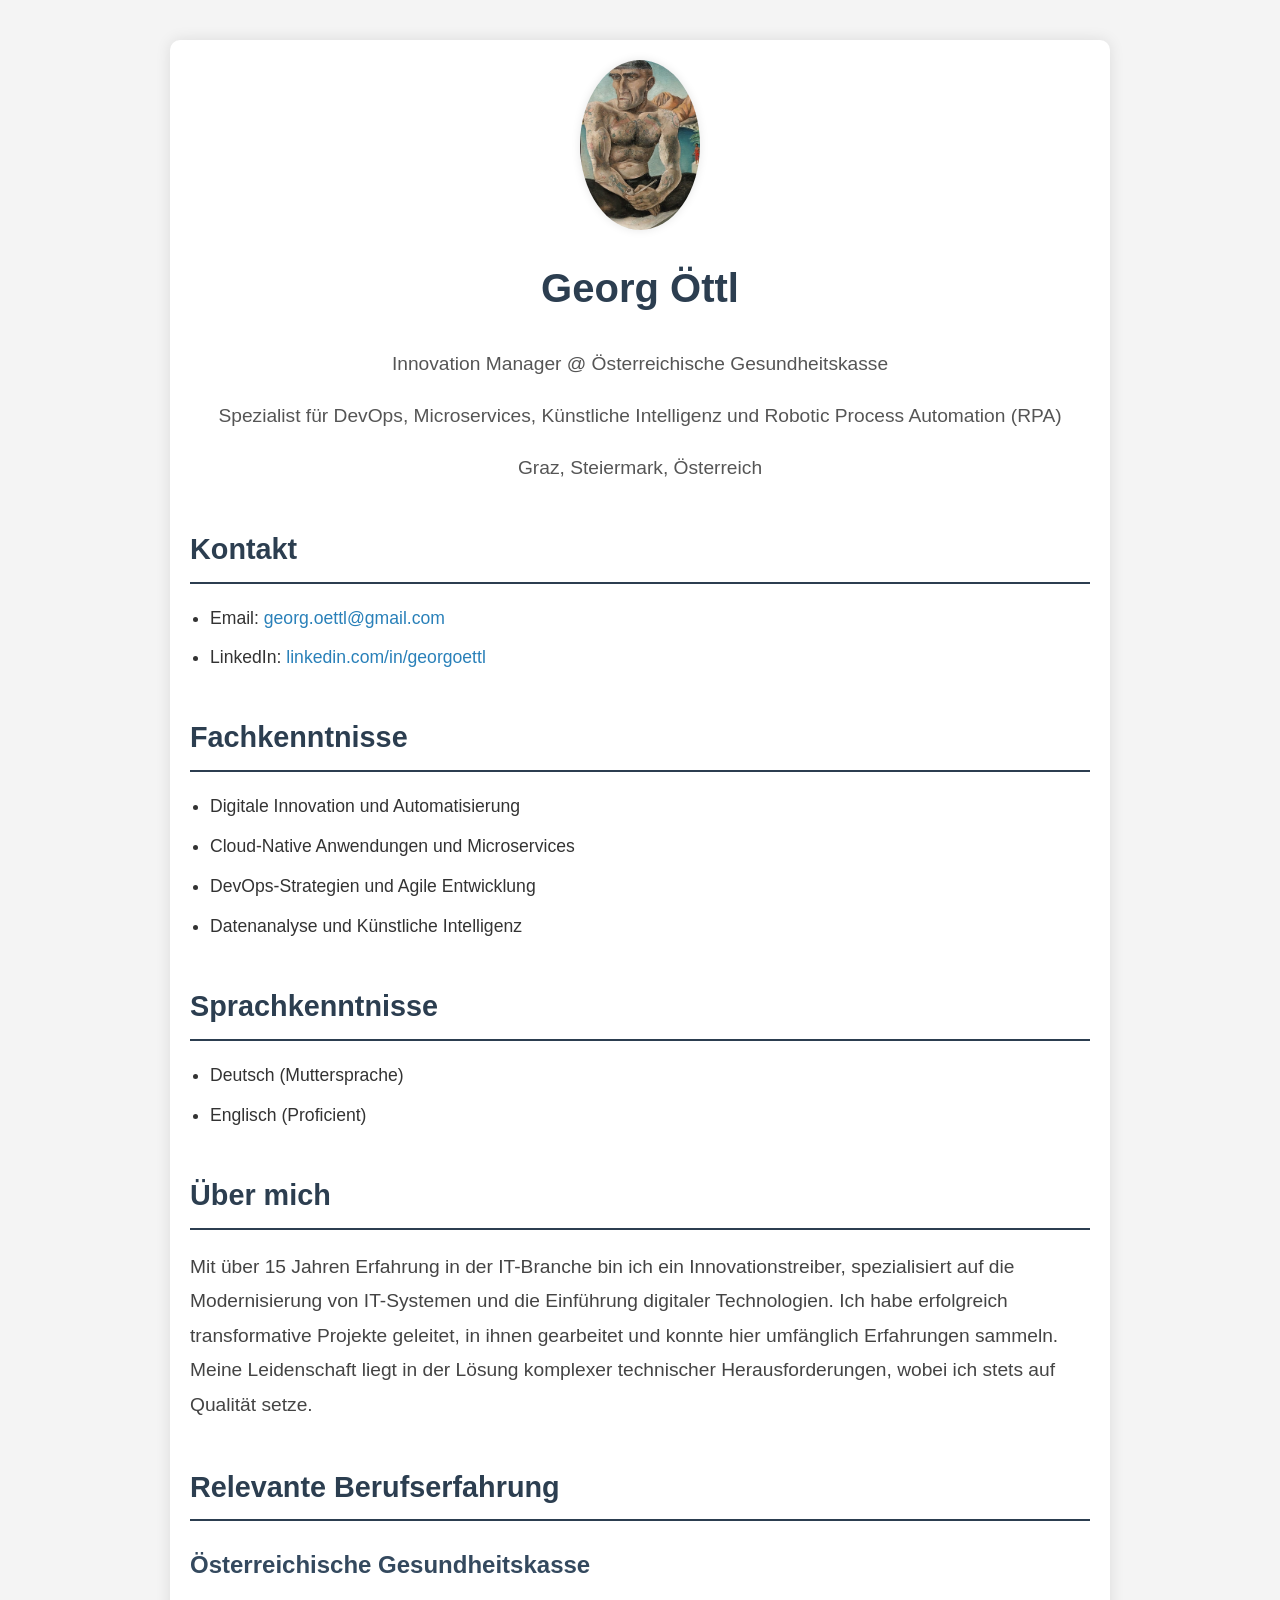
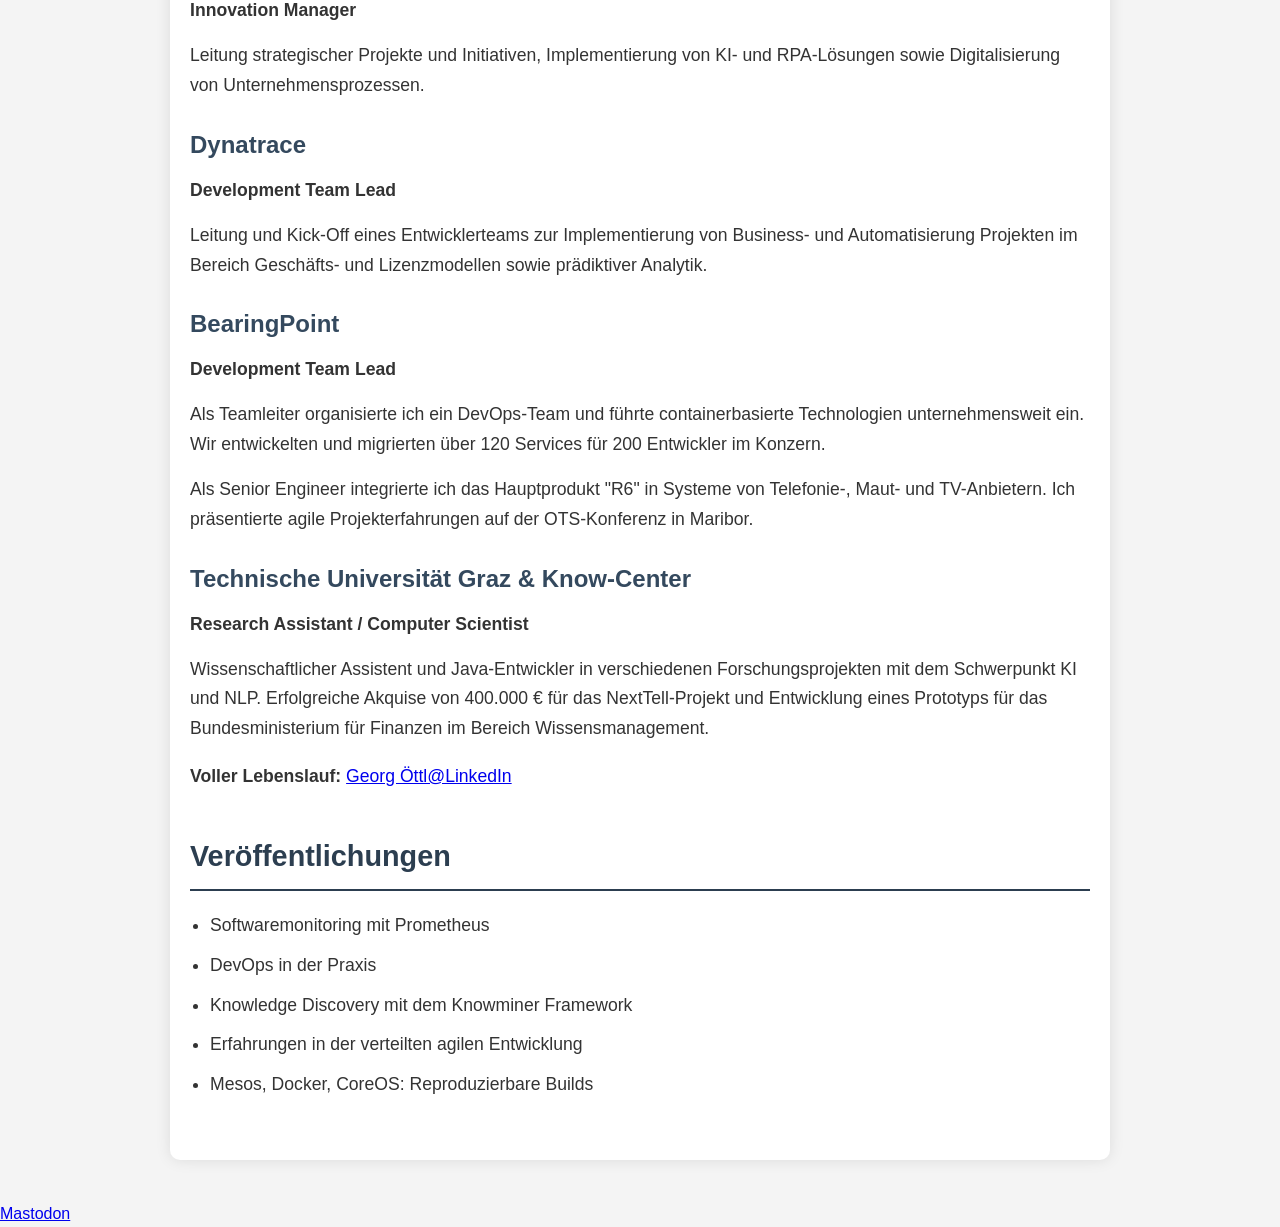
==== index.html @ 0953ad9b "Hide Mastodon Link" ====
<!DOCTYPE html>
<html lang="de">

<head>
    <meta charset="UTF-8">
    <meta name="viewport" content="width=device-width, initial-scale=1.0">
    <meta name="description"
        content="Lebenslauf von Georg Öttl, Innovation Manager bei der Österreichischen Gesundheitskasse. Expertise in DevOps, Microservices, Künstliche Intelligenz und Robotic Process Automation (RPA).">
    <title>Lebenslauf - Georg Öttl</title>
    <style>
        body {
            font-family: 'Segoe UI', Tahoma, Geneva, Verdana, sans-serif;
            margin: 0;
            padding: 0;
            background-color: #f4f4f4;
            color: #333;
            line-height: 1.7;
        }

        .container {
            max-width: 900px;
            margin: 40px auto;
            padding: 20px;
            background-color: #fff;
            border-radius: 10px;
            box-shadow: 0 0 15px rgba(0, 0, 0, 0.1);
        }

        header {
            text-align: center;
            margin-bottom: 40px;
        }

        header img {
            max-width: 120px;
            border-radius: 50%;
            box-shadow: 0 0 10px rgba(0, 0, 0, 0.1);
        }

        header h1 {
            margin-top: 15px;
            font-size: 2.5em;
            color: #2c3e50;
        }

        header p {
            font-size: 1.2em;
            color: #555;
            margin-top: 5px;
        }

        section {
            margin-bottom: 40px;
        }

        section h2 {
            font-size: 1.8em;
            color: #2c3e50;
            border-bottom: 2px solid #2c3e50;
            padding-bottom: 8px;
            margin-bottom: 20px;
        }

        section p,
        section ul li {
            font-size: 1.1em;
            margin-bottom: 10px;
        }

        .contact ul,
        .skills ul,
        .languages ul,
        .publications ul {
            padding-left: 20px;
        }

        .contact ul li,
        .skills ul li,
        .languages ul li,
        .publications ul li {
            margin-bottom: 10px;
        }

        .contact a {
            color: #2980b9;
            text-decoration: none;
        }

        .contact a:hover {
            text-decoration: underline;
        }

        .summary p {
            font-size: 1.2em;
            line-height: 1.8;
            color: #444;
        }

        article h3 {
            font-size: 1.5em;
            margin-bottom: 10px;
            color: #34495e;
        }

        article p {
            margin: 5px 0 15px;
        }

        @media (max-width: 768px) {
            header h1 {
                font-size: 2em;
            }

            header p,
            section p {
                font-size: 1em;
            }

            .container {
                padding: 10px;
            }
        }
    </style>
</head>

<body>
    <div class="container">
        <header>
            <img src="man.jpeg" alt="Georg Öttl">
            <h1>Georg Öttl</h1>
            <p>Innovation Manager @ Österreichische Gesundheitskasse</p>
            <p>Spezialist für DevOps, Microservices, Künstliche Intelligenz und Robotic Process Automation (RPA)</p>
            <p>Graz, Steiermark, Österreich</p>
        </header>

        <section class="contact">
            <h2>Kontakt</h2>
            <ul>
                <li>Email: <a href="mailto:georg.oettl@gmail.com">georg.oettl@gmail.com</a></li>
                <li>LinkedIn: <a href="https://www.linkedin.com/in/georgoettl">linkedin.com/in/georgoettl</a></li>
                
            </ul>
        </section>

        <section class="skills">
            <h2>Fachkenntnisse</h2>
            <ul>
                <li>Digitale Innovation und Automatisierung</li>
                <li>Cloud-Native Anwendungen und Microservices</li>
                <li>DevOps-Strategien und Agile Entwicklung</li>
                <li>Datenanalyse und Künstliche Intelligenz</li>
            </ul>
        </section>

        <section class="languages">
            <h2>Sprachkenntnisse</h2>
            <ul>
                <li>Deutsch (Muttersprache)</li>
                <li>Englisch (Proficient)</li>
            </ul>
        </section>

        <section class="summary">
            <h2>Über mich</h2>
            <p>Mit über 15 Jahren Erfahrung in der IT-Branche bin ich ein Innovationstreiber, spezialisiert auf die
                Modernisierung von IT-Systemen und die Einführung digitaler Technologien. Ich habe erfolgreich
                transformative Projekte geleitet, in ihnen gearbeitet und konnte hier umfänglich Erfahrungen sammeln.
                Meine Leidenschaft liegt in der Lösung komplexer technischer Herausforderungen, wobei ich stets auf
                Qualität setze.</p>
        </section>

        <section class="experience">
            <h2>Relevante Berufserfahrung</h2>
            <article>
                <h3>Österreichische Gesundheitskasse</h3>
                <p><strong>Innovation Manager</strong> </p>
                <p>Leitung strategischer Projekte und Initiativen, Implementierung von KI- und RPA-Lösungen sowie
                    Digitalisierung von Unternehmensprozessen.</p>
            </article>

            <article>
                <h3>Dynatrace</h3>
                <p><strong>Development Team Lead</strong></p>
                <p>Leitung und Kick-Off eines Entwicklerteams zur Implementierung von Business- und Automatisierung
                    Projekten im Bereich Geschäfts- und Lizenzmodellen sowie prädiktiver Analytik.</p>
            </article>

            <article>
                <h3>BearingPoint</h3>
                <p><strong>Development Team Lead</strong></p>
                <p>Als Teamleiter organisierte ich ein DevOps-Team und führte containerbasierte Technologien
                    unternehmensweit ein. Wir entwickelten und migrierten über 120 Services für 200 Entwickler im
                    Konzern.</p>
                <p>Als Senior Engineer integrierte ich das Hauptprodukt "R6" in Systeme von Telefonie-, Maut- und
                    TV-Anbietern. Ich präsentierte agile Projekterfahrungen auf der OTS-Konferenz in Maribor.</p>
            </article>

            <article>
                <h3>Technische Universität Graz & Know-Center</h3>
                <p><strong>Research Assistant / Computer Scientist</strong></p>
                <p>Wissenschaftlicher Assistent und Java-Entwickler in verschiedenen Forschungsprojekten mit dem
                    Schwerpunkt KI und NLP. Erfolgreiche Akquise von 400.000 € für das NextTell-Projekt und Entwicklung
                    eines Prototyps für das Bundesministerium für Finanzen im Bereich Wissensmanagement.</p>
            </article>

            <p><strong>Voller Lebenslauf:</strong> <a href="https://www.linkedin.com/in/georgoettl">Georg
                    Öttl@LinkedIn</a></p>
        </section>

        <section class="publications">
            <h2>Veröffentlichungen</h2>
            <ul>
                <li>Softwaremonitoring mit Prometheus</li>
                <li>DevOps in der Praxis</li>
                <li>Knowledge Discovery mit dem Knowminer Framework</li>
                <li>Erfahrungen in der verteilten agilen Entwicklung</li>
                <li>Mesos, Docker, CoreOS: Reproduzierbare Builds</li>
            </ul>
        </section>
    </div>
    <div style="display:none"></div><a href="https://graz.social/@goettl">Mastodon</a></div>
</body>

</html>
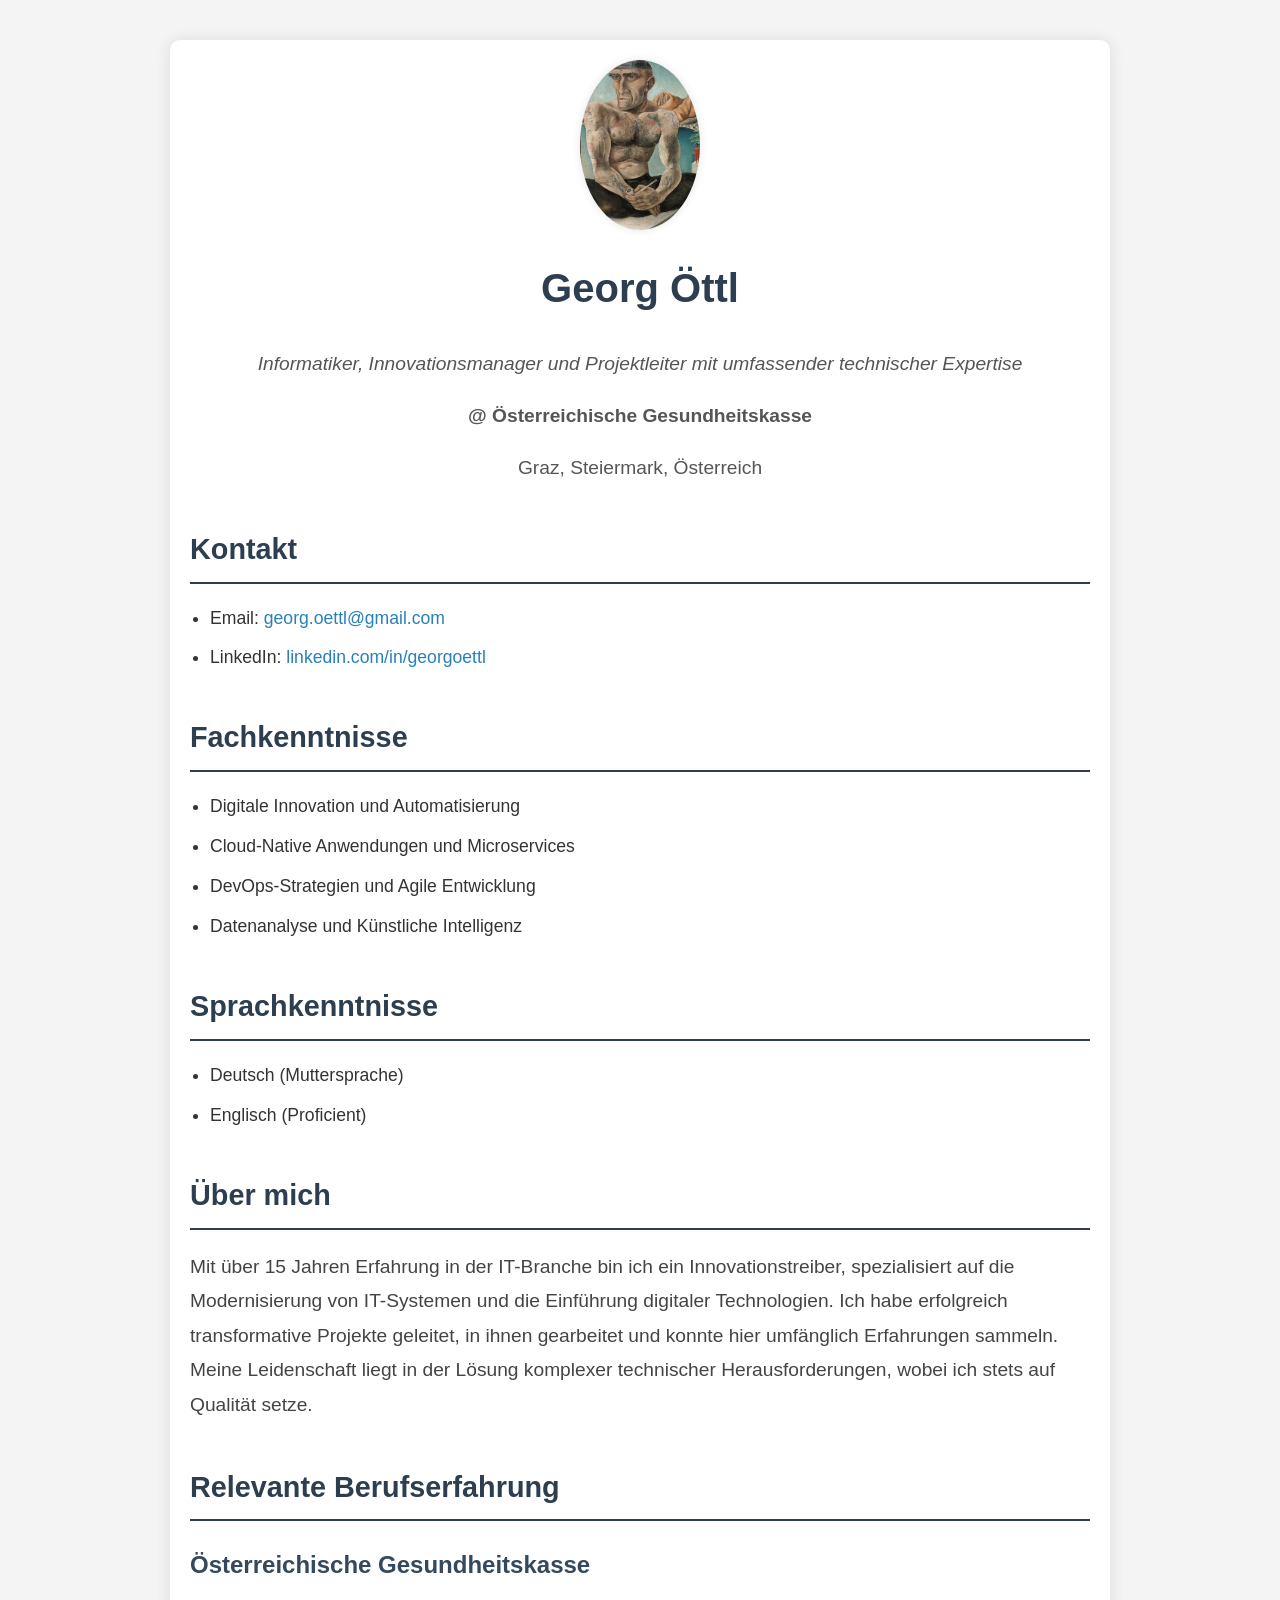
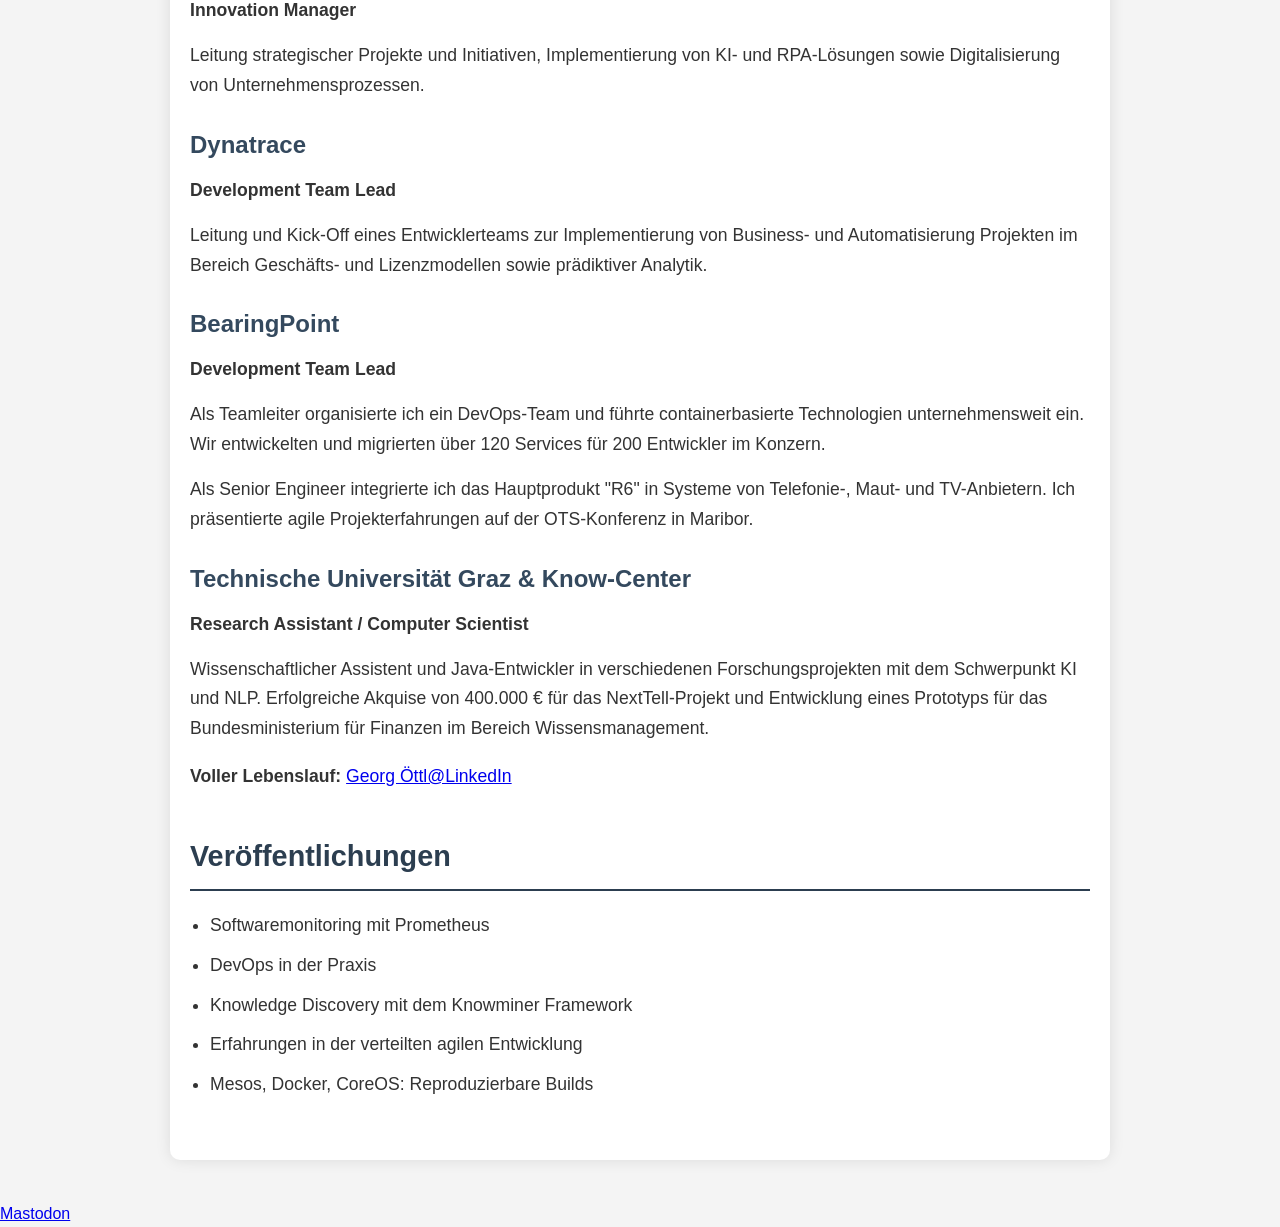
==== commit 45ca34cc: "Updated Version" ====
--- a/index.html
+++ b/index.html
@@ -128,8 +128,8 @@
         <header>
             <img src="man.jpeg" alt="Georg Öttl">
             <h1>Georg Öttl</h1>
-            <p>Innovation Manager @ Österreichische Gesundheitskasse</p>
-            <p>Spezialist für DevOps, Microservices, Künstliche Intelligenz und Robotic Process Automation (RPA)</p>
+            <p><em>Informatiker, Innovationsmanager und Projektleiter mit umfassender technischer Expertise</em></p>
+            <p><strong>@ Österreichische Gesundheitskasse</strong></p>
             <p>Graz, Steiermark, Österreich</p>
         </header>
 
@@ -137,8 +137,7 @@
             <h2>Kontakt</h2>
             <ul>
                 <li>Email: <a href="mailto:georg.oettl@gmail.com">georg.oettl@gmail.com</a></li>
-                <li>LinkedIn: <a href="https://www.linkedin.com/in/georgoettl">linkedin.com/in/georgoettl</a></li>
-                
+                <li>LinkedIn: <a href="https://www.linkedin.com/in/georgoettl">linkedin.com/in/georgoettl</a></li>                
             </ul>
         </section>
 
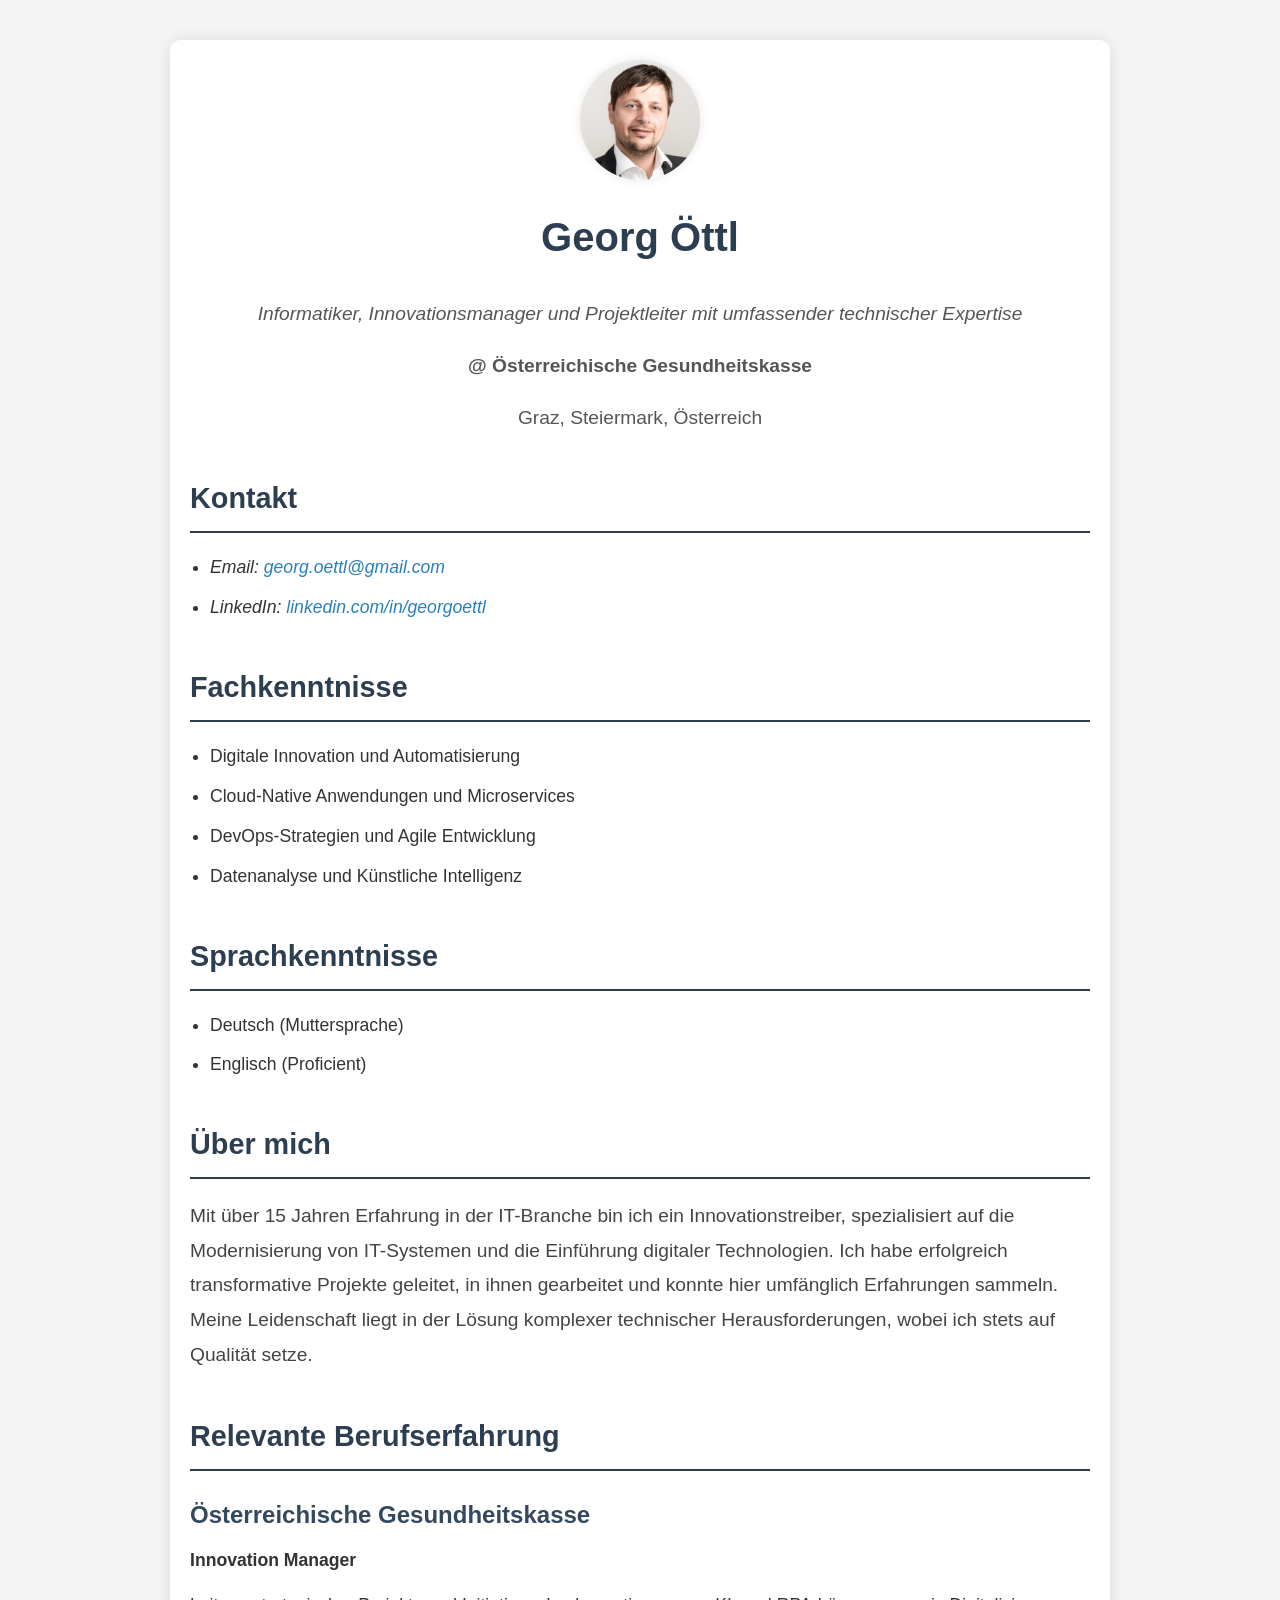
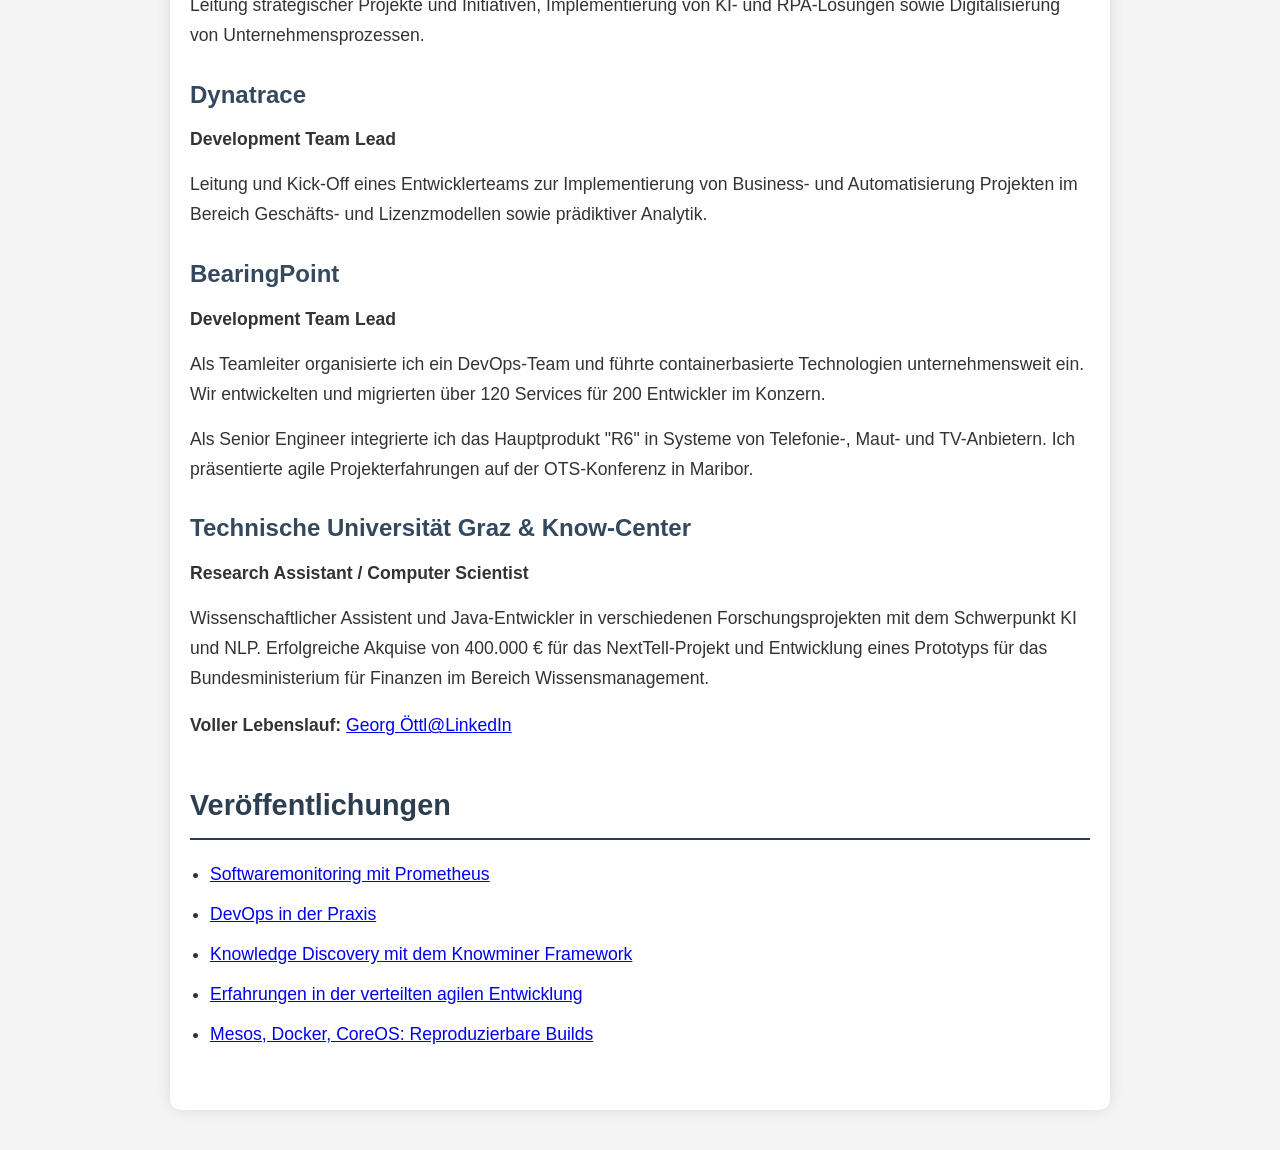
==== commit 488540c0: "Added Image, minor structural improvements updated Links" ====
--- a/index.html
+++ b/index.html
@@ -6,6 +6,9 @@
     <meta name="viewport" content="width=device-width, initial-scale=1.0">
     <meta name="description"
         content="Lebenslauf von Georg Öttl, Innovation Manager bei der Österreichischen Gesundheitskasse. Expertise in DevOps, Microservices, Künstliche Intelligenz und Robotic Process Automation (RPA).">
+    <meta name="author" content="Georg Öttl">
+    <meta name="keywords"
+        content="Georg Öttl, Lebenslauf, Innovation Manager, DevOps, Microservices, Künstliche Intelligenz, RPA">
     <title>Lebenslauf - Georg Öttl</title>
     <style>
         body {
@@ -106,6 +109,10 @@
             margin: 5px 0 15px;
         }
 
+        a:hover {
+            color: #ff5722;
+        }
+
         @media (max-width: 768px) {
             header h1 {
                 font-size: 2em;
@@ -119,6 +126,13 @@
             .container {
                 padding: 10px;
             }
+
+            .contact ul,
+            .skills ul,
+            .languages ul,
+            .publications ul {
+                padding-left: 10px;
+            }
         }
     </style>
 </head>
@@ -126,7 +140,7 @@
 <body>
     <div class="container">
         <header>
-            <img src="man.jpeg" alt="Georg Öttl">
+            <img src="me.jpeg" alt="Portrait von Georg Öttl">
             <h1>Georg Öttl</h1>
             <p><em>Informatiker, Innovationsmanager und Projektleiter mit umfassender technischer Expertise</em></p>
             <p><strong>@ Österreichische Gesundheitskasse</strong></p>
@@ -135,10 +149,12 @@
 
         <section class="contact">
             <h2>Kontakt</h2>
-            <ul>
-                <li>Email: <a href="mailto:georg.oettl@gmail.com">georg.oettl@gmail.com</a></li>
-                <li>LinkedIn: <a href="https://www.linkedin.com/in/georgoettl">linkedin.com/in/georgoettl</a></li>                
-            </ul>
+            <address>
+                <ul>
+                    <li>Email: <a href="mailto:georg.oettl@gmail.com">georg.oettl@gmail.com</a></li>
+                    <li>LinkedIn: <a href="https://www.linkedin.com/in/georgoettl">linkedin.com/in/georgoettl</a></li>
+                </ul>
+            </address>
         </section>
 
         <section class="skills">
@@ -209,15 +225,20 @@
         <section class="publications">
             <h2>Veröffentlichungen</h2>
             <ul>
-                <li>Softwaremonitoring mit Prometheus</li>
-                <li>DevOps in der Praxis</li>
-                <li>Knowledge Discovery mit dem Knowminer Framework</li>
-                <li>Erfahrungen in der verteilten agilen Entwicklung</li>
-                <li>Mesos, Docker, CoreOS: Reproduzierbare Builds</li>
+                <li><a href="https://jax.de/devops-continuous-delivery/software-monitoring-mit-prometheus/"
+                        target="_blank">Softwaremonitoring mit Prometheus</a></li>
+                <li><a href="https://jaxenter.de/devops-oettl-infonova-50400" target="_blank">DevOps in der Praxis</a>
+                </li>
+                <li><a href="https://www.iadisportal.org/digital-library/knowledge-discovery-using-the-knowminer-framework"
+                        target="_blank">Knowledge Discovery mit dem Knowminer Framework</a></li>
+                <li><a href="https://www.ots.si/Prejsnje_konference/OTS_2012/Povzetki.html" target="_blank">Erfahrungen
+                        in der verteilten agilen Entwicklung</a></li>
+                <li><a href="https://jaxenter.de/mesos-docker-coreos-wie-sie-builds-reproduzierbar-machen-30901"
+                        target="_blank">Mesos, Docker, CoreOS: Reproduzierbare Builds</a></li>
             </ul>
         </section>
     </div>
-    <div style="display:none"></div><a href="https://graz.social/@goettl">Mastodon</a></div>
+    <div style="display:none"><a href="https://graz.social/@goettl">Mastodon</a></div>
 </body>
 
-</html>
+</html>
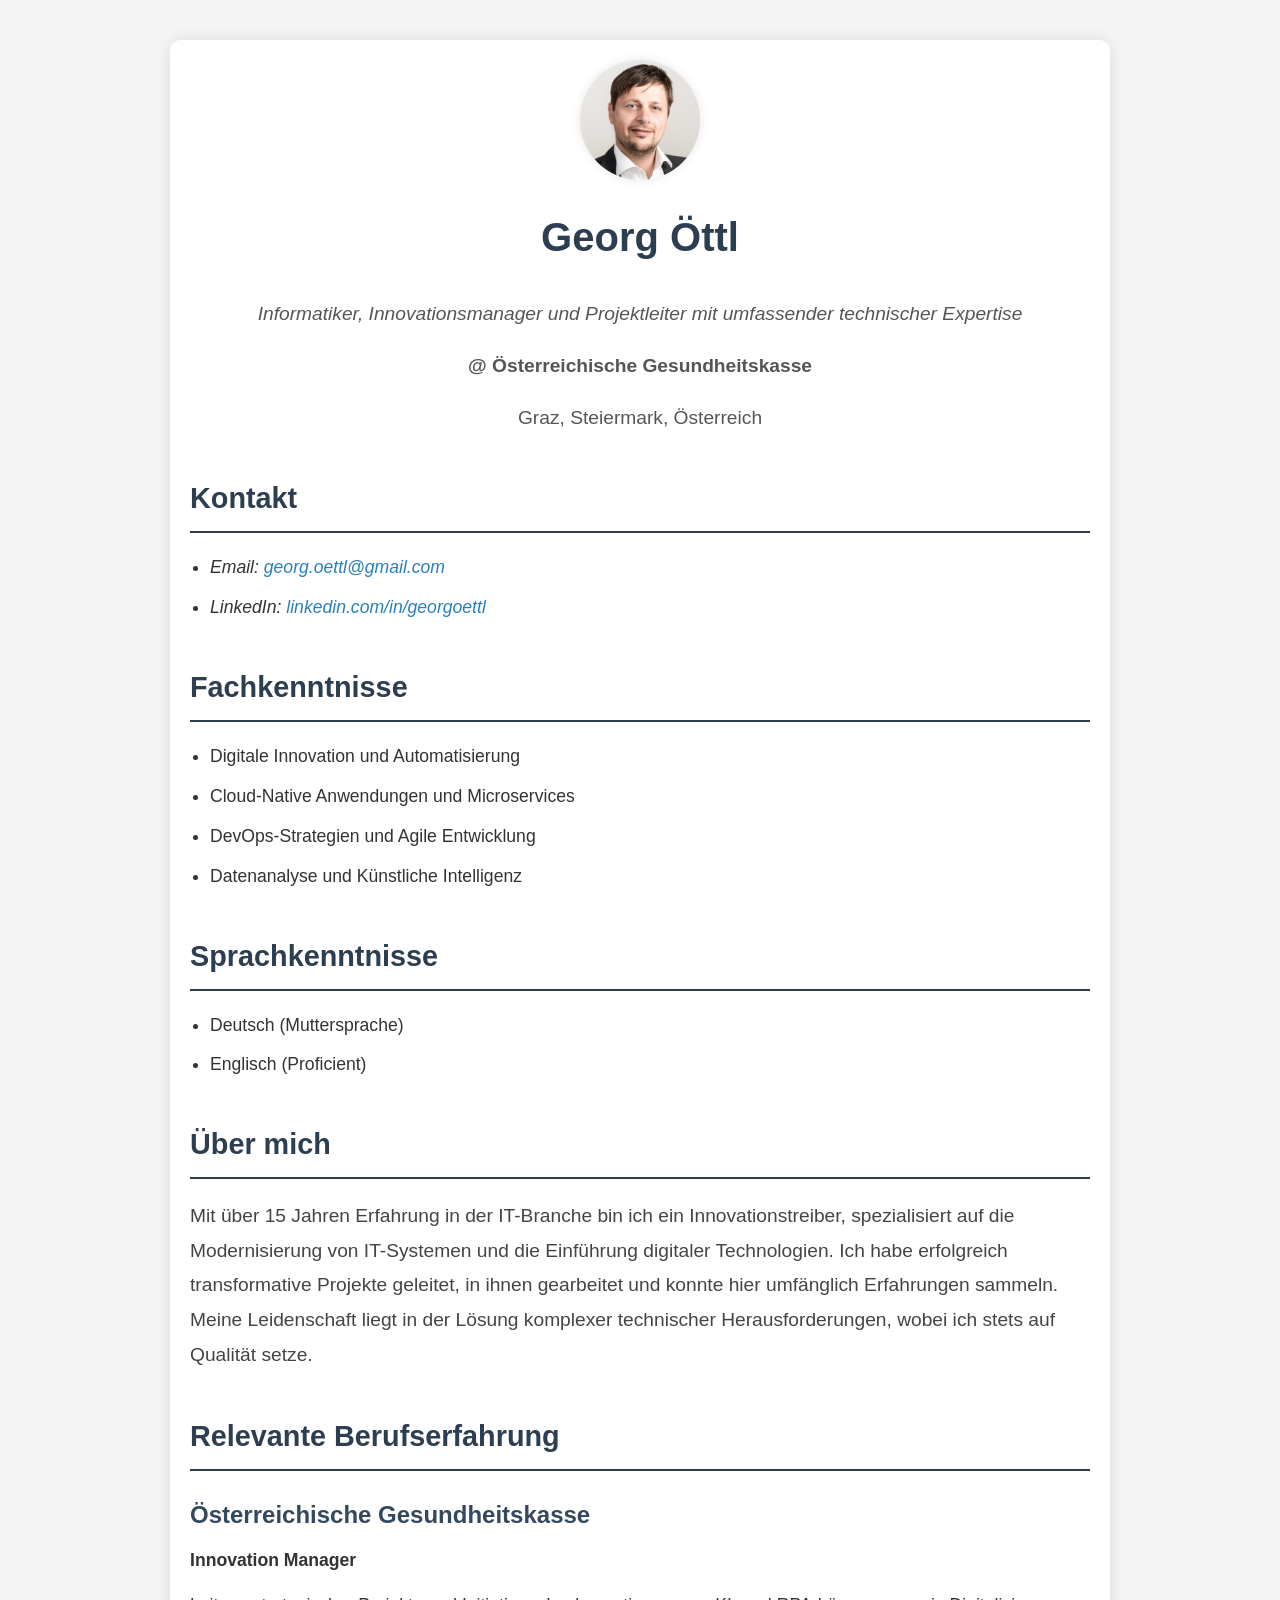
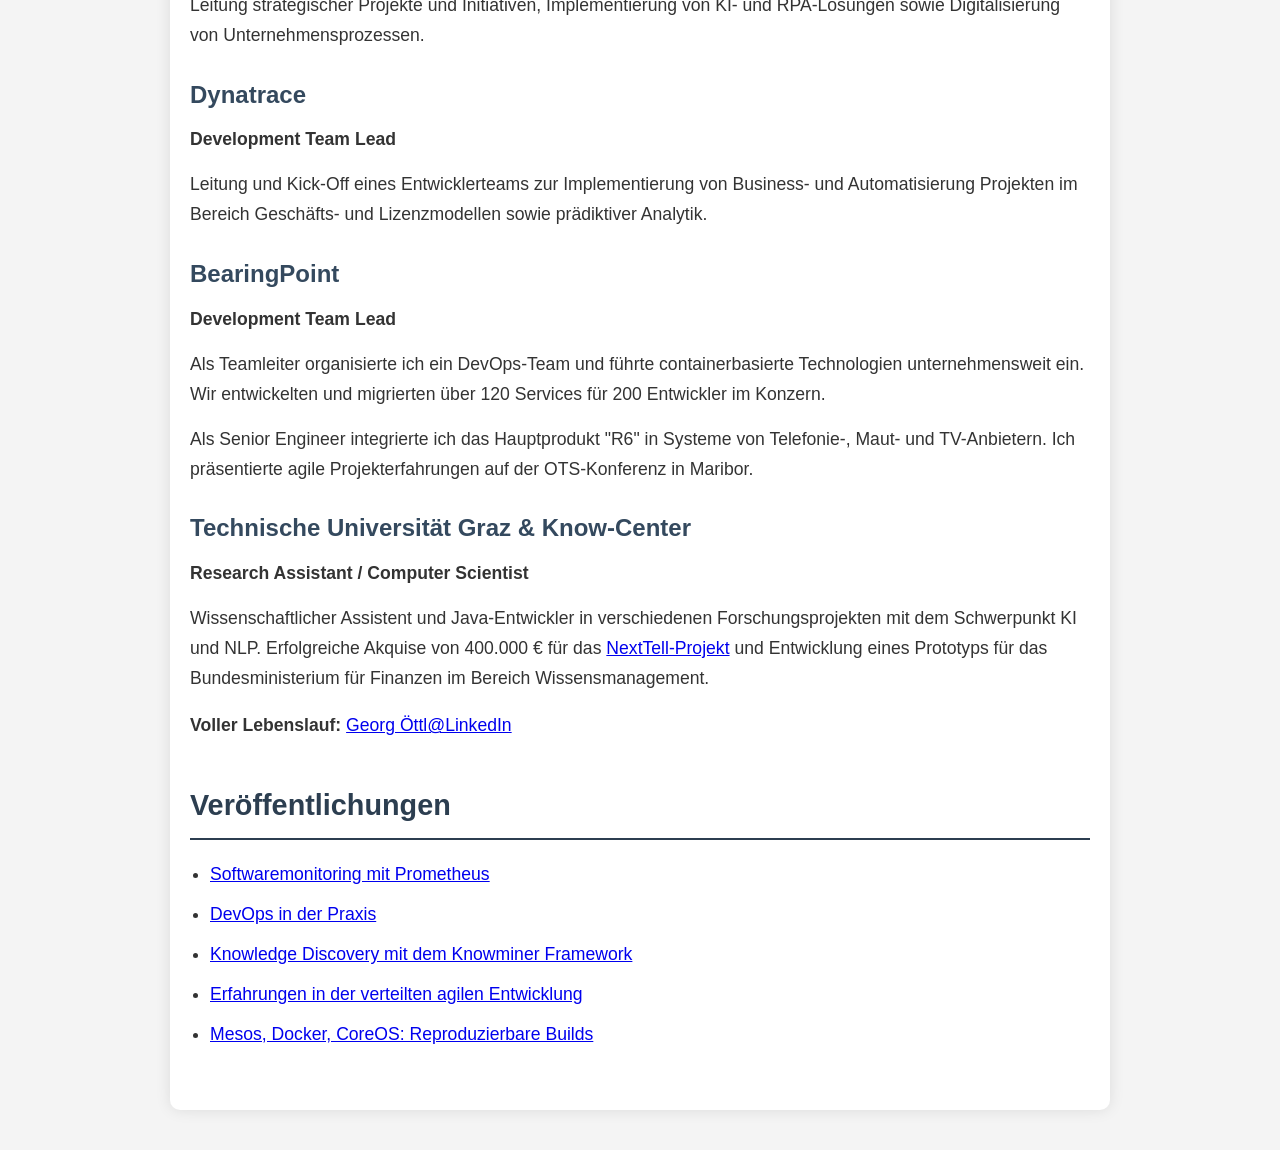
==== commit 37eb63db: "Added next-tell link" ====
--- a/index.html
+++ b/index.html
@@ -7,8 +7,7 @@
     <meta name="description"
         content="Lebenslauf von Georg Öttl, Innovation Manager bei der Österreichischen Gesundheitskasse. Expertise in DevOps, Microservices, Künstliche Intelligenz und Robotic Process Automation (RPA).">
     <meta name="author" content="Georg Öttl">
-    <meta name="keywords"
-        content="Georg Öttl, Lebenslauf, Innovation Manager, DevOps, Microservices, Künstliche Intelligenz, RPA">
+    <meta name="keywords" content="Georg Öttl, Lebenslauf, Innovation Manager, DevOps, Microservices, Künstliche Intelligenz, RPA">
     <title>Lebenslauf - Georg Öttl</title>
     <style>
         body {
@@ -127,10 +126,7 @@
                 padding: 10px;
             }
 
-            .contact ul,
-            .skills ul,
-            .languages ul,
-            .publications ul {
+            .contact ul, .skills ul, .languages ul, .publications ul {
                 padding-left: 10px;
             }
         }
@@ -152,7 +148,7 @@
             <address>
                 <ul>
                     <li>Email: <a href="mailto:georg.oettl@gmail.com">georg.oettl@gmail.com</a></li>
-                    <li>LinkedIn: <a href="https://www.linkedin.com/in/georgoettl">linkedin.com/in/georgoettl</a></li>
+                    <li>LinkedIn: <a href="https://www.linkedin.com/in/georgoettl">linkedin.com/in/georgoettl</a></li>                
                 </ul>
             </address>
         </section>
@@ -214,7 +210,7 @@
                 <h3>Technische Universität Graz & Know-Center</h3>
                 <p><strong>Research Assistant / Computer Scientist</strong></p>
                 <p>Wissenschaftlicher Assistent und Java-Entwickler in verschiedenen Forschungsprojekten mit dem
-                    Schwerpunkt KI und NLP. Erfolgreiche Akquise von 400.000 € für das NextTell-Projekt und Entwicklung
+                    Schwerpunkt KI und NLP. Erfolgreiche Akquise von 400.000 € für das <a href="https://cordis.europa.eu/project/id/258114/en">NextTell-Projekt</a> und Entwicklung
                     eines Prototyps für das Bundesministerium für Finanzen im Bereich Wissensmanagement.</p>
             </article>
 
@@ -225,20 +221,15 @@
         <section class="publications">
             <h2>Veröffentlichungen</h2>
             <ul>
-                <li><a href="https://jax.de/devops-continuous-delivery/software-monitoring-mit-prometheus/"
-                        target="_blank">Softwaremonitoring mit Prometheus</a></li>
-                <li><a href="https://jaxenter.de/devops-oettl-infonova-50400" target="_blank">DevOps in der Praxis</a>
-                </li>
-                <li><a href="https://www.iadisportal.org/digital-library/knowledge-discovery-using-the-knowminer-framework"
-                        target="_blank">Knowledge Discovery mit dem Knowminer Framework</a></li>
-                <li><a href="https://www.ots.si/Prejsnje_konference/OTS_2012/Povzetki.html" target="_blank">Erfahrungen
-                        in der verteilten agilen Entwicklung</a></li>
-                <li><a href="https://jaxenter.de/mesos-docker-coreos-wie-sie-builds-reproduzierbar-machen-30901"
-                        target="_blank">Mesos, Docker, CoreOS: Reproduzierbare Builds</a></li>
+                <li><a href="https://jax.de/devops-continuous-delivery/software-monitoring-mit-prometheus/" target="_blank">Softwaremonitoring mit Prometheus</a></li>
+                <li><a href="https://jaxenter.de/devops-oettl-infonova-50400"  target="_blank">DevOps in der Praxis</a></li>
+                <li><a href="https://www.iadisportal.org/digital-library/knowledge-discovery-using-the-knowminer-framework"  target="_blank">Knowledge Discovery mit dem Knowminer Framework</a></li>
+                <li><a href="https://www.ots.si/Prejsnje_konference/OTS_2012/Povzetki.html"  target="_blank">Erfahrungen in der verteilten agilen Entwicklung</a></li>
+                <li><a href="https://jaxenter.de/mesos-docker-coreos-wie-sie-builds-reproduzierbar-machen-30901">Mesos, Docker, CoreOS: Reproduzierbare Builds</a></li>
             </ul>
         </section>
     </div>
     <div style="display:none"><a href="https://graz.social/@goettl">Mastodon</a></div>
 </body>
 
-</html>+</html>
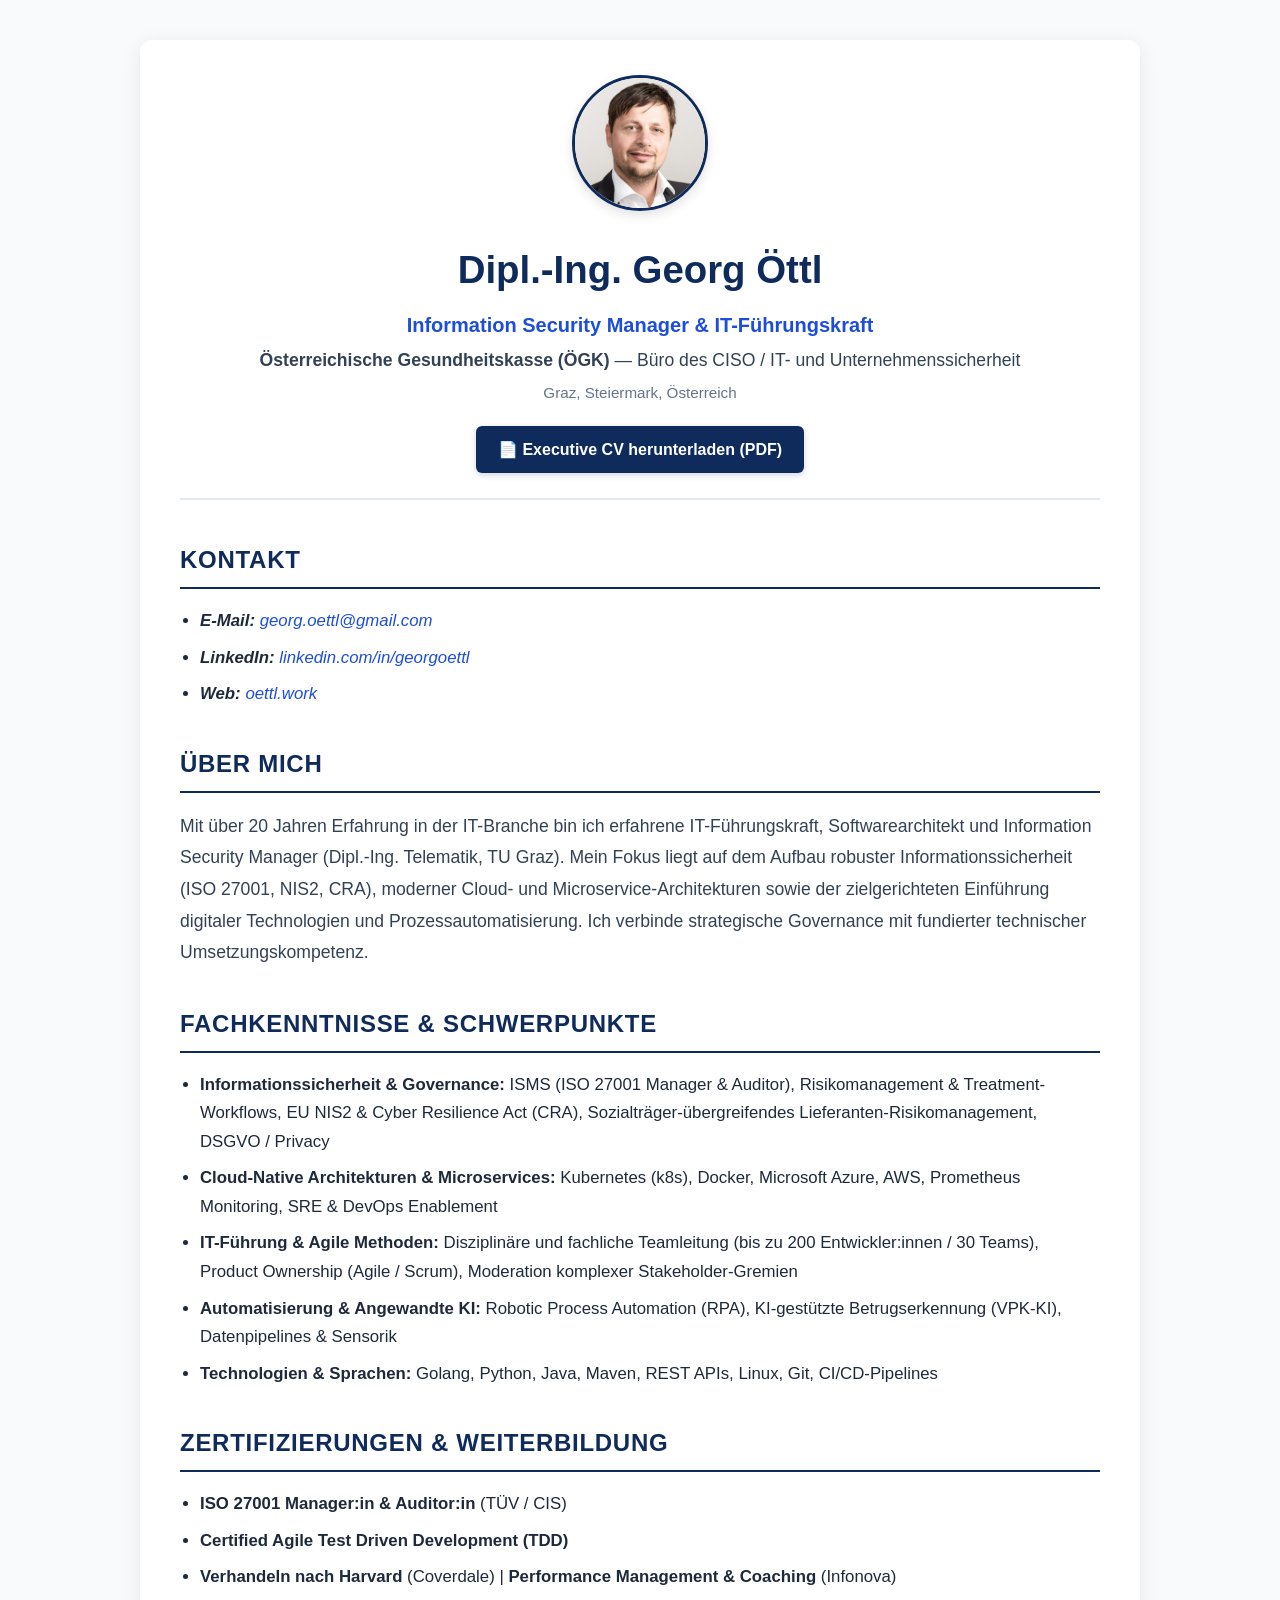
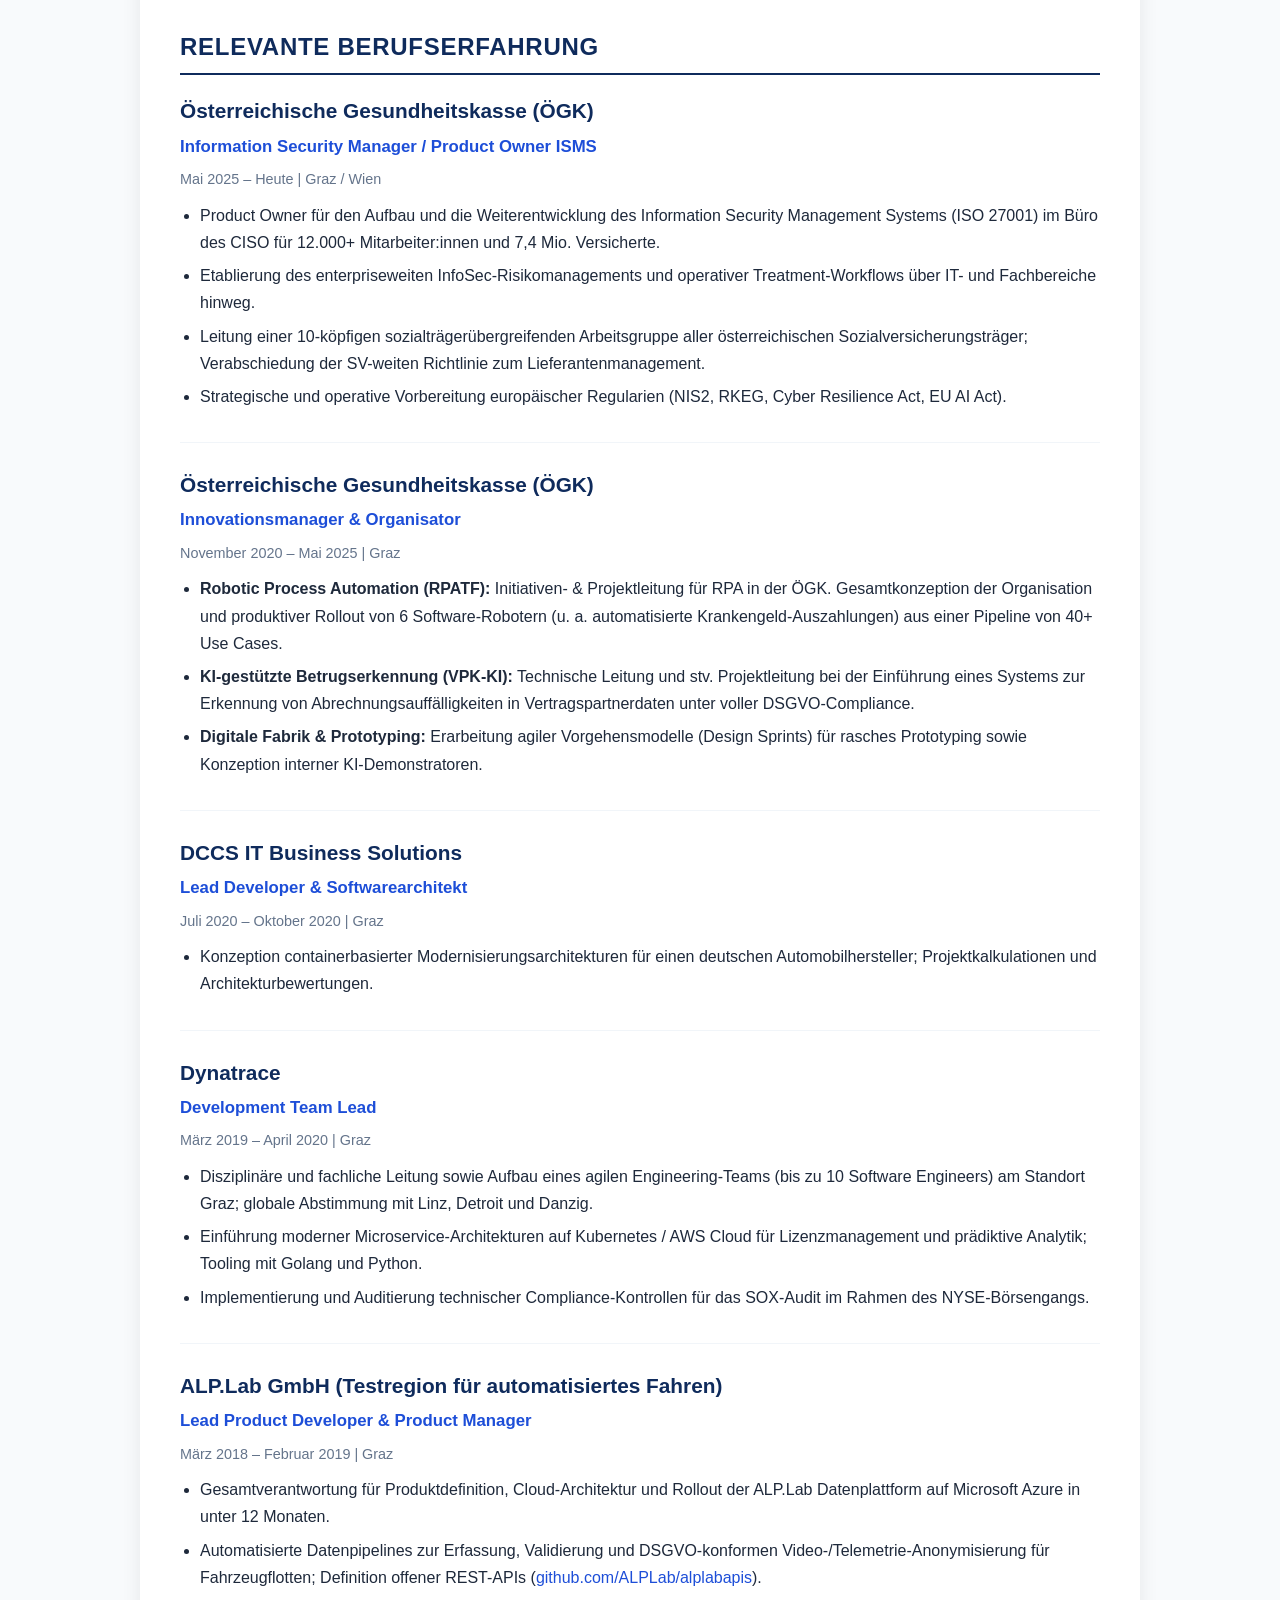
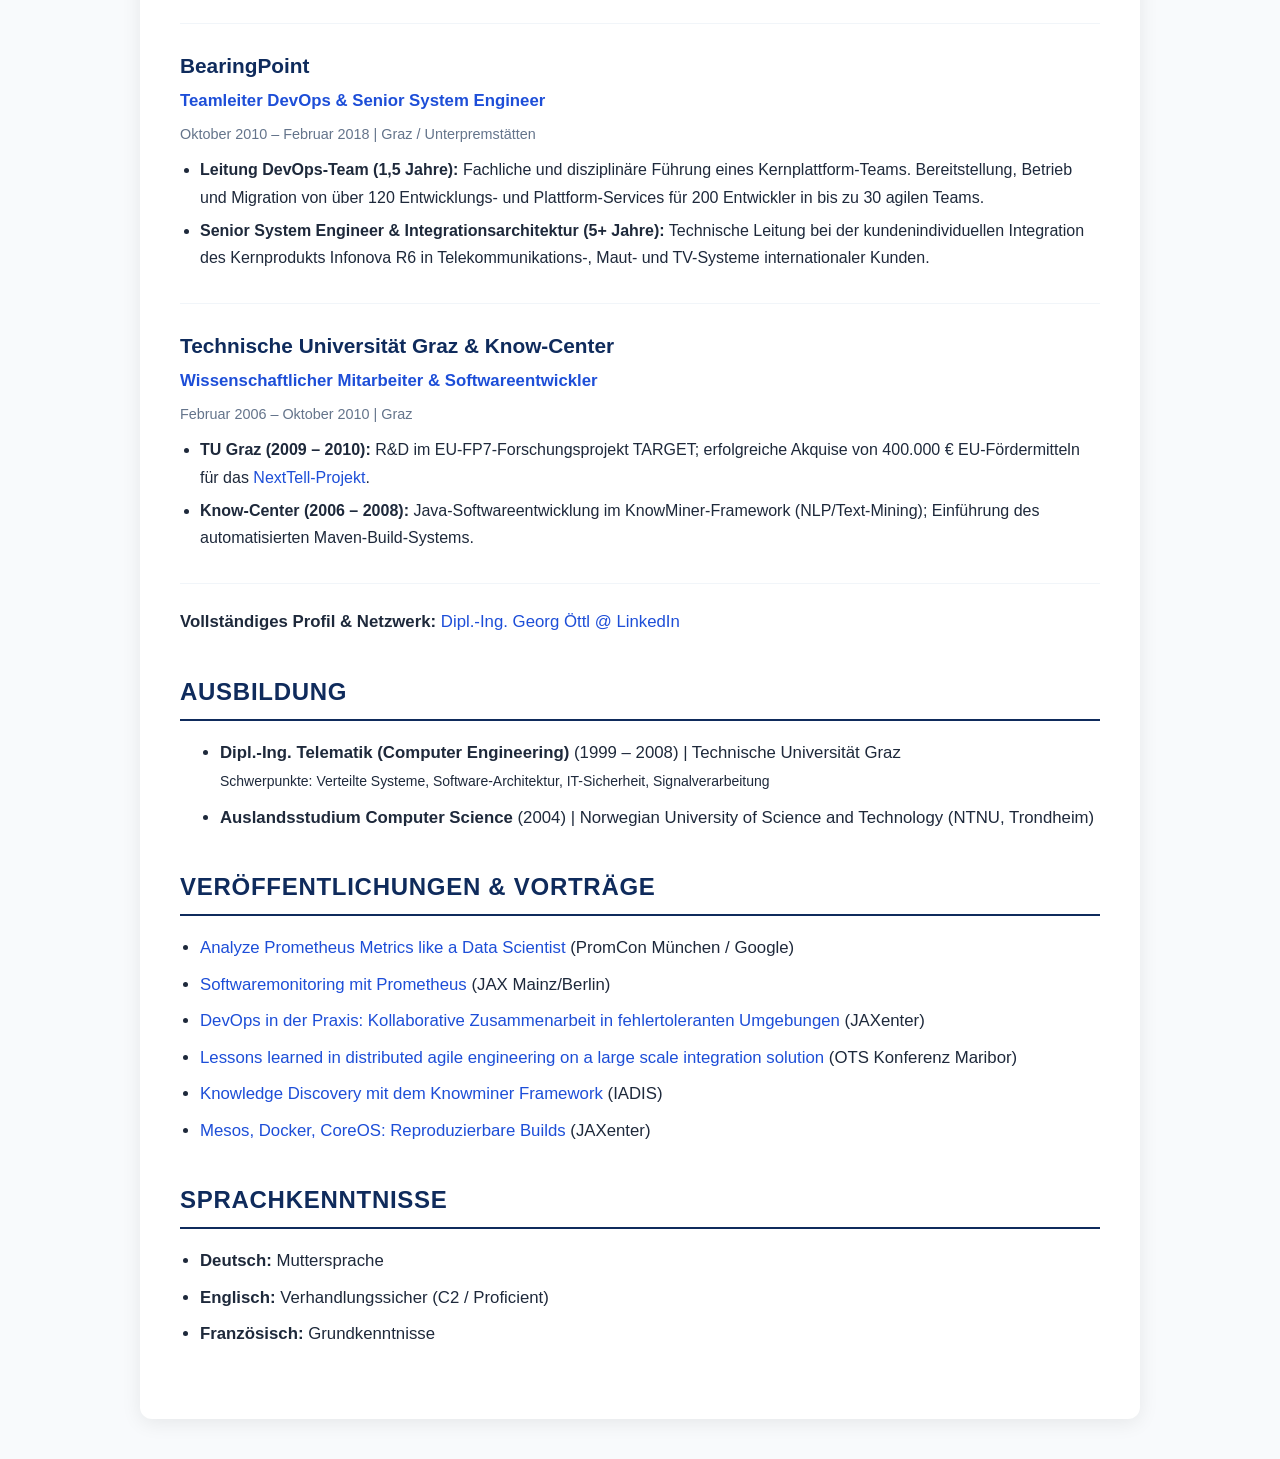
==== commit 5f23fcb0: "feat: synchronize public CV and add executive PDF" ====
--- a/index.html
+++ b/index.html
@@ -5,73 +5,118 @@
     <meta charset="UTF-8">
     <meta name="viewport" content="width=device-width, initial-scale=1.0">
     <meta name="description"
-        content="Lebenslauf von Georg Öttl, Innovation Manager bei der Österreichischen Gesundheitskasse. Expertise in DevOps, Microservices, Künstliche Intelligenz und Robotic Process Automation (RPA).">
-    <meta name="author" content="Georg Öttl">
-    <meta name="keywords" content="Georg Öttl, Lebenslauf, Innovation Manager, DevOps, Microservices, Künstliche Intelligenz, RPA">
-    <title>Lebenslauf - Georg Öttl</title>
+        content="Lebenslauf und Portfolio von Dipl.-Ing. Georg Öttl, Information Security Manager und IT-Führungskraft. Expertise in Informationssicherheit (ISO 27001, NIS2), Cloud-Native Architekturen, DevOps und Angewandter KI.">
+    <meta name="author" content="Dipl.-Ing. Georg Öttl">
+    <meta name="keywords" content="Georg Öttl, Lebenslauf, Information Security Manager, CISO, ISO 27001, NIS2, DevOps, Microservices, Cloud, KI, RPA">
+    <title>Lebenslauf - Dipl.-Ing. Georg Öttl</title>
     <style>
         body {
             font-family: 'Segoe UI', Tahoma, Geneva, Verdana, sans-serif;
             margin: 0;
             padding: 0;
-            background-color: #f4f4f4;
-            color: #333;
+            background-color: #f8fafc;
+            color: #1e293b;
             line-height: 1.7;
         }
 
         .container {
-            max-width: 900px;
+            max-width: 920px;
             margin: 40px auto;
-            padding: 20px;
-            background-color: #fff;
-            border-radius: 10px;
-            box-shadow: 0 0 15px rgba(0, 0, 0, 0.1);
+            padding: 35px 40px;
+            background-color: #ffffff;
+            border-radius: 12px;
+            box-shadow: 0 4px 20px rgba(0, 0, 0, 0.08);
         }
 
         header {
             text-align: center;
             margin-bottom: 40px;
+            padding-bottom: 25px;
+            border-bottom: 2px solid #e2e8f0;
         }
 
         header img {
-            max-width: 120px;
+            max-width: 130px;
             border-radius: 50%;
-            box-shadow: 0 0 10px rgba(0, 0, 0, 0.1);
+            box-shadow: 0 4px 12px rgba(0, 0, 0, 0.12);
+            border: 3px solid #0f2b5c;
         }
 
         header h1 {
-            margin-top: 15px;
-            font-size: 2.5em;
-            color: #2c3e50;
-        }
-
-        header p {
-            font-size: 1.2em;
-            color: #555;
-            margin-top: 5px;
+            margin-top: 18px;
+            margin-bottom: 6px;
+            font-size: 2.4em;
+            color: #0f2b5c;
+            font-weight: 800;
+        }
+
+        header p.title {
+            font-size: 1.25em;
+            color: #1d4ed8;
+            font-weight: 600;
+            margin: 4px 0;
+        }
+
+        header p.org {
+            font-size: 1.1em;
+            color: #334155;
+            margin: 4px 0;
+        }
+
+        header p.location {
+            font-size: 0.95em;
+            color: #64748b;
+            margin-top: 2px;
+        }
+
+        .header-actions {
+            margin-top: 20px;
+        }
+
+        .btn-download {
+            display: inline-block;
+            background-color: #0f2b5c;
+            color: #ffffff;
+            padding: 10px 22px;
+            border-radius: 6px;
+            font-weight: 600;
+            text-decoration: none;
+            transition: all 0.2s ease-in-out;
+            box-shadow: 0 2px 6px rgba(15, 43, 92, 0.2);
+        }
+
+        .btn-download:hover {
+            background-color: #1d4ed8;
+            color: #ffffff;
+            transform: translateY(-1px);
+            box-shadow: 0 4px 10px rgba(29, 78, 216, 0.3);
+            text-decoration: none;
         }
 
         section {
-            margin-bottom: 40px;
+            margin-bottom: 35px;
         }
 
         section h2 {
-            font-size: 1.8em;
-            color: #2c3e50;
-            border-bottom: 2px solid #2c3e50;
-            padding-bottom: 8px;
-            margin-bottom: 20px;
+            font-size: 1.5em;
+            color: #0f2b5c;
+            border-bottom: 2px solid #0f2b5c;
+            padding-bottom: 6px;
+            margin-bottom: 18px;
+            text-transform: uppercase;
+            letter-spacing: 0.03em;
         }
 
         section p,
         section ul li {
-            font-size: 1.1em;
-            margin-bottom: 10px;
+            font-size: 1.05em;
+            margin-bottom: 8px;
         }
 
         .contact ul,
         .skills ul,
         .languages ul,
+        .certifications ul,
         .publications ul {
             padding-left: 20px;
         }
@@ -79,55 +124,82 @@
         .contact ul li,
         .skills ul li,
         .languages ul li,
+        .certifications ul li,
         .publications ul li {
-            margin-bottom: 10px;
-        }
-
-        .contact a {
-            color: #2980b9;
+            margin-bottom: 8px;
+        }
+
+        a {
+            color: #1d4ed8;
             text-decoration: none;
         }
 
-        .contact a:hover {
+        a:hover {
+            color: #0f2b5c;
             text-decoration: underline;
         }
 
         .summary p {
-            font-size: 1.2em;
+            font-size: 1.1em;
             line-height: 1.8;
-            color: #444;
+            color: #334155;
+        }
+
+        article {
+            margin-bottom: 24px;
+            padding-bottom: 16px;
+            border-bottom: 1px solid #f1f5f9;
+        }
+
+        article:last-child {
+            border-bottom: none;
         }
 
         article h3 {
-            font-size: 1.5em;
-            margin-bottom: 10px;
-            color: #34495e;
-        }
-
-        article p {
-            margin: 5px 0 15px;
-        }
-
-        a:hover {
-            color: #ff5722;
+            font-size: 1.3em;
+            margin: 0 0 4px 0;
+            color: #0f2b5c;
+        }
+
+        article p.role-meta {
+            font-size: 1.05em;
+            color: #1d4ed8;
+            font-weight: 600;
+            margin: 2px 0 6px 0;
+        }
+
+        article p.role-period {
+            font-size: 0.9em;
+            color: #64748b;
+            margin: 0 0 10px 0;
+        }
+
+        article ul {
+            padding-left: 20px;
+            margin-top: 6px;
+        }
+
+        article ul li {
+            font-size: 1em;
+            margin-bottom: 6px;
         }
 
         @media (max-width: 768px) {
+            .container {
+                margin: 15px;
+                padding: 20px;
+            }
+
             header h1 {
-                font-size: 2em;
+                font-size: 1.8em;
             }
 
-            header p,
-            section p {
-                font-size: 1em;
+            header p.title {
+                font-size: 1.1em;
             }
 
-            .container {
-                padding: 10px;
-            }
-
-            .contact ul, .skills ul, .languages ul, .publications ul {
-                padding-left: 10px;
+            section h2 {
+                font-size: 1.3em;
             }
         }
     </style>
@@ -136,100 +208,162 @@
 <body>
     <div class="container">
         <header>
-            <img src="me.jpeg" alt="Portrait von Georg Öttl">
-            <h1>Georg Öttl</h1>
-            <p><em>Informatiker, Innovationsmanager und Projektleiter mit umfassender technischer Expertise</em></p>
-            <p><strong>@ Österreichische Gesundheitskasse</strong></p>
-            <p>Graz, Steiermark, Österreich</p>
+            <img src="me.jpeg" alt="Portrait von Dipl.-Ing. Georg Öttl">
+            <h1>Dipl.-Ing. Georg Öttl</h1>
+            <p class="title">Information Security Manager &amp; IT-Führungskraft</p>
+            <p class="org"><strong>Österreichische Gesundheitskasse (ÖGK)</strong> — Büro des CISO / IT- und Unternehmenssicherheit</p>
+            <p class="location">Graz, Steiermark, Österreich</p>
+            <div class="header-actions">
+                <a href="cv.pdf" class="btn-download" target="_blank">📄 Executive CV herunterladen (PDF)</a>
+            </div>
         </header>
 
         <section class="contact">
             <h2>Kontakt</h2>
             <address>
                 <ul>
-                    <li>Email: <a href="mailto:georg.oettl@gmail.com">georg.oettl@gmail.com</a></li>
-                    <li>LinkedIn: <a href="https://www.linkedin.com/in/georgoettl">linkedin.com/in/georgoettl</a></li>                
+                    <li><strong>E-Mail:</strong> <a href="mailto:georg.oettl@gmail.com">georg.oettl@gmail.com</a></li>
+                    <li><strong>LinkedIn:</strong> <a href="https://www.linkedin.com/in/georgoettl" target="_blank">linkedin.com/in/georgoettl</a></li>
+                    <li><strong>Web:</strong> <a href="https://oettl.work">oettl.work</a></li>
                 </ul>
             </address>
         </section>
 
+        <section class="summary">
+            <h2>Über mich</h2>
+            <p>Mit über 20 Jahren Erfahrung in der IT-Branche bin ich erfahrene IT-Führungskraft, Softwarearchitekt und Information Security Manager (Dipl.-Ing. Telematik, TU Graz). Mein Fokus liegt auf dem Aufbau robuster Informationssicherheit (ISO 27001, NIS2, CRA), moderner Cloud- und Microservice-Architekturen sowie der zielgerichteten Einführung digitaler Technologien und Prozessautomatisierung. Ich verbinde strategische Governance mit fundierter technischer Umsetzungskompetenz.</p>
+        </section>
+
         <section class="skills">
-            <h2>Fachkenntnisse</h2>
-            <ul>
-                <li>Digitale Innovation und Automatisierung</li>
-                <li>Cloud-Native Anwendungen und Microservices</li>
-                <li>DevOps-Strategien und Agile Entwicklung</li>
-                <li>Datenanalyse und Künstliche Intelligenz</li>
+            <h2>Fachkenntnisse &amp; Schwerpunkte</h2>
+            <ul>
+                <li><strong>Informationssicherheit &amp; Governance:</strong> ISMS (ISO 27001 Manager &amp; Auditor), Risikomanagement &amp; Treatment-Workflows, EU NIS2 &amp; Cyber Resilience Act (CRA), Sozialträger-übergreifendes Lieferanten-Risikomanagement, DSGVO / Privacy</li>
+                <li><strong>Cloud-Native Architekturen &amp; Microservices:</strong> Kubernetes (k8s), Docker, Microsoft Azure, AWS, Prometheus Monitoring, SRE &amp; DevOps Enablement</li>
+                <li><strong>IT-Führung &amp; Agile Methoden:</strong> Disziplinäre und fachliche Teamleitung (bis zu 200 Entwickler:innen / 30 Teams), Product Ownership (Agile / Scrum), Moderation komplexer Stakeholder-Gremien</li>
+                <li><strong>Automatisierung &amp; Angewandte KI:</strong> Robotic Process Automation (RPA), KI-gestützte Betrugserkennung (VPK-KI), Datenpipelines &amp; Sensorik</li>
+                <li><strong>Technologien &amp; Sprachen:</strong> Golang, Python, Java, Maven, REST APIs, Linux, Git, CI/CD-Pipelines</li>
+            </ul>
+        </section>
+
+        <section class="certifications">
+            <h2>Zertifizierungen &amp; Weiterbildung</h2>
+            <ul>
+                <li><strong>ISO 27001 Manager:in &amp; Auditor:in</strong> (TÜV / CIS)</li>
+                <li><strong>Certified Agile Test Driven Development (TDD)</strong></li>
+                <li><strong>Verhandeln nach Harvard</strong> (Coverdale) | <strong>Performance Management &amp; Coaching</strong> (Infonova)</li>
+            </ul>
+        </section>
+
+        <section class="experience">
+            <h2>Relevante Berufserfahrung</h2>
+            
+            <article>
+                <h3>Österreichische Gesundheitskasse (ÖGK)</h3>
+                <p class="role-meta">Information Security Manager / Product Owner ISMS</p>
+                <p class="role-period">Mai 2025 – Heute | Graz / Wien</p>
+                <ul>
+                    <li>Product Owner für den Aufbau und die Weiterentwicklung des Information Security Management Systems (ISO 27001) im Büro des CISO für 12.000+ Mitarbeiter:innen und 7,4 Mio. Versicherte.</li>
+                    <li>Etablierung des enterpriseweiten InfoSec-Risikomanagements und operativer Treatment-Workflows über IT- und Fachbereiche hinweg.</li>
+                    <li>Leitung einer 10-köpfigen sozialträgerübergreifenden Arbeitsgruppe aller österreichischen Sozialversicherungsträger; Verabschiedung der SV-weiten Richtlinie zum Lieferantenmanagement.</li>
+                    <li>Strategische und operative Vorbereitung europäischer Regularien (NIS2, RKEG, Cyber Resilience Act, EU AI Act).</li>
+                </ul>
+            </article>
+
+            <article>
+                <h3>Österreichische Gesundheitskasse (ÖGK)</h3>
+                <p class="role-meta">Innovationsmanager &amp; Organisator</p>
+                <p class="role-period">November 2020 – Mai 2025 | Graz</p>
+                <ul>
+                    <li><strong>Robotic Process Automation (RPATF):</strong> Initiativen- &amp; Projektleitung für RPA in der ÖGK. Gesamtkonzeption der Organisation und produktiver Rollout von 6 Software-Robotern (u. a. automatisierte Krankengeld-Auszahlungen) aus einer Pipeline von 40+ Use Cases.</li>
+                    <li><strong>KI-gestützte Betrugserkennung (VPK-KI):</strong> Technische Leitung und stv. Projektleitung bei der Einführung eines Systems zur Erkennung von Abrechnungsauffälligkeiten in Vertragspartnerdaten unter voller DSGVO-Compliance.</li>
+                    <li><strong>Digitale Fabrik &amp; Prototyping:</strong> Erarbeitung agiler Vorgehensmodelle (Design Sprints) für rasches Prototyping sowie Konzeption interner KI-Demonstratoren.</li>
+                </ul>
+            </article>
+
+            <article>
+                <h3>DCCS IT Business Solutions</h3>
+                <p class="role-meta">Lead Developer &amp; Softwarearchitekt</p>
+                <p class="role-period">Juli 2020 – Oktober 2020 | Graz</p>
+                <ul>
+                    <li>Konzeption containerbasierter Modernisierungsarchitekturen für einen deutschen Automobilhersteller; Projektkalkulationen und Architekturbewertungen.</li>
+                </ul>
+            </article>
+
+            <article>
+                <h3>Dynatrace</h3>
+                <p class="role-meta">Development Team Lead</p>
+                <p class="role-period">März 2019 – April 2020 | Graz</p>
+                <ul>
+                    <li>Disziplinäre und fachliche Leitung sowie Aufbau eines agilen Engineering-Teams (bis zu 10 Software Engineers) am Standort Graz; globale Abstimmung mit Linz, Detroit und Danzig.</li>
+                    <li>Einführung moderner Microservice-Architekturen auf Kubernetes / AWS Cloud für Lizenzmanagement und prädiktive Analytik; Tooling mit Golang und Python.</li>
+                    <li>Implementierung und Auditierung technischer Compliance-Kontrollen für das SOX-Audit im Rahmen des NYSE-Börsengangs.</li>
+                </ul>
+            </article>
+
+            <article>
+                <h3>ALP.Lab GmbH (Testregion für automatisiertes Fahren)</h3>
+                <p class="role-meta">Lead Product Developer &amp; Product Manager</p>
+                <p class="role-period">März 2018 – Februar 2019 | Graz</p>
+                <ul>
+                    <li>Gesamtverantwortung für Produktdefinition, Cloud-Architektur und Rollout der ALP.Lab Datenplattform auf Microsoft Azure in unter 12 Monaten.</li>
+                    <li>Automatisierte Datenpipelines zur Erfassung, Validierung und DSGVO-konformen Video-/Telemetrie-Anonymisierung für Fahrzeugflotten; Definition offener REST-APIs (<a href="https://github.com/ALPLab/alplabapis" target="_blank">github.com/ALPLab/alplabapis</a>).</li>
+                </ul>
+            </article>
+
+            <article>
+                <h3>BearingPoint</h3>
+                <p class="role-meta">Teamleiter DevOps &amp; Senior System Engineer</p>
+                <p class="role-period">Oktober 2010 – Februar 2018 | Graz / Unterpremstätten</p>
+                <ul>
+                    <li><strong>Leitung DevOps-Team (1,5 Jahre):</strong> Fachliche und disziplinäre Führung eines Kernplattform-Teams. Bereitstellung, Betrieb und Migration von über 120 Entwicklungs- und Plattform-Services für 200 Entwickler in bis zu 30 agilen Teams.</li>
+                    <li><strong>Senior System Engineer &amp; Integrationsarchitektur (5+ Jahre):</strong> Technische Leitung bei der kundenindividuellen Integration des Kernprodukts Infonova R6 in Telekommunikations-, Maut- und TV-Systeme internationaler Kunden.</li>
+                </ul>
+            </article>
+
+            <article>
+                <h3>Technische Universität Graz &amp; Know-Center</h3>
+                <p class="role-meta">Wissenschaftlicher Mitarbeiter &amp; Softwareentwickler</p>
+                <p class="role-period">Februar 2006 – Oktober 2010 | Graz</p>
+                <ul>
+                    <li><strong>TU Graz (2009 – 2010):</strong> R&amp;D im EU-FP7-Forschungsprojekt TARGET; erfolgreiche Akquise von 400.000 € EU-Fördermitteln für das <a href="https://cordis.europa.eu/project/id/258114/en" target="_blank">NextTell-Projekt</a>.</li>
+                    <li><strong>Know-Center (2006 – 2008):</strong> Java-Softwareentwicklung im KnowMiner-Framework (NLP/Text-Mining); Einführung des automatisierten Maven-Build-Systems.</li>
+                </ul>
+            </article>
+
+            <p><strong>Vollständiges Profil &amp; Netzwerk:</strong> <a href="https://www.linkedin.com/in/georgoettl" target="_blank">Dipl.-Ing. Georg Öttl @ LinkedIn</a></p>
+        </section>
+
+        <section class="education">
+            <h2>Ausbildung</h2>
+            <ul>
+                <li><strong>Dipl.-Ing. Telematik (Computer Engineering)</strong> (1999 – 2008) | Technische Universität Graz<br>
+                    <small>Schwerpunkte: Verteilte Systeme, Software-Architektur, IT-Sicherheit, Signalverarbeitung</small></li>
+                <li><strong>Auslandsstudium Computer Science</strong> (2004) | Norwegian University of Science and Technology (NTNU, Trondheim)</li>
+            </ul>
+        </section>
+
+        <section class="publications">
+            <h2>Veröffentlichungen &amp; Vorträge</h2>
+            <ul>
+                <li><a href="https://promcon.io/2017-munich/talks/analyze-prometheus-metrics-like-a-data-scientist/" target="_blank">Analyze Prometheus Metrics like a Data Scientist</a> (PromCon München / Google)</li>
+                <li><a href="https://jax.de/devops-continuous-delivery/software-monitoring-mit-prometheus/" target="_blank">Softwaremonitoring mit Prometheus</a> (JAX Mainz/Berlin)</li>
+                <li><a href="https://jaxenter.de/devops-oettl-infonova-50400" target="_blank">DevOps in der Praxis: Kollaborative Zusammenarbeit in fehlertoleranten Umgebungen</a> (JAXenter)</li>
+                <li><a href="https://www.ots.si/Prejsnje_konference/OTS_2012/Povzetki.html" target="_blank">Lessons learned in distributed agile engineering on a large scale integration solution</a> (OTS Konferenz Maribor)</li>
+                <li><a href="https://www.iadisportal.org/digital-library/knowledge-discovery-using-the-knowminer-framework" target="_blank">Knowledge Discovery mit dem Knowminer Framework</a> (IADIS)</li>
+                <li><a href="https://jaxenter.de/mesos-docker-coreos-wie-sie-builds-reproduzierbar-machen-30901" target="_blank">Mesos, Docker, CoreOS: Reproduzierbare Builds</a> (JAXenter)</li>
             </ul>
         </section>
 
         <section class="languages">
             <h2>Sprachkenntnisse</h2>
             <ul>
-                <li>Deutsch (Muttersprache)</li>
-                <li>Englisch (Proficient)</li>
-            </ul>
-        </section>
-
-        <section class="summary">
-            <h2>Über mich</h2>
-            <p>Mit über 15 Jahren Erfahrung in der IT-Branche bin ich ein Innovationstreiber, spezialisiert auf die
-                Modernisierung von IT-Systemen und die Einführung digitaler Technologien. Ich habe erfolgreich
-                transformative Projekte geleitet, in ihnen gearbeitet und konnte hier umfänglich Erfahrungen sammeln.
-                Meine Leidenschaft liegt in der Lösung komplexer technischer Herausforderungen, wobei ich stets auf
-                Qualität setze.</p>
-        </section>
-
-        <section class="experience">
-            <h2>Relevante Berufserfahrung</h2>
-            <article>
-                <h3>Österreichische Gesundheitskasse</h3>
-                <p><strong>Innovation Manager</strong> </p>
-                <p>Leitung strategischer Projekte und Initiativen, Implementierung von KI- und RPA-Lösungen sowie
-                    Digitalisierung von Unternehmensprozessen.</p>
-            </article>
-
-            <article>
-                <h3>Dynatrace</h3>
-                <p><strong>Development Team Lead</strong></p>
-                <p>Leitung und Kick-Off eines Entwicklerteams zur Implementierung von Business- und Automatisierung
-                    Projekten im Bereich Geschäfts- und Lizenzmodellen sowie prädiktiver Analytik.</p>
-            </article>
-
-            <article>
-                <h3>BearingPoint</h3>
-                <p><strong>Development Team Lead</strong></p>
-                <p>Als Teamleiter organisierte ich ein DevOps-Team und führte containerbasierte Technologien
-                    unternehmensweit ein. Wir entwickelten und migrierten über 120 Services für 200 Entwickler im
-                    Konzern.</p>
-                <p>Als Senior Engineer integrierte ich das Hauptprodukt "R6" in Systeme von Telefonie-, Maut- und
-                    TV-Anbietern. Ich präsentierte agile Projekterfahrungen auf der OTS-Konferenz in Maribor.</p>
-            </article>
-
-            <article>
-                <h3>Technische Universität Graz & Know-Center</h3>
-                <p><strong>Research Assistant / Computer Scientist</strong></p>
-                <p>Wissenschaftlicher Assistent und Java-Entwickler in verschiedenen Forschungsprojekten mit dem
-                    Schwerpunkt KI und NLP. Erfolgreiche Akquise von 400.000 € für das <a href="https://cordis.europa.eu/project/id/258114/en">NextTell-Projekt</a> und Entwicklung
-                    eines Prototyps für das Bundesministerium für Finanzen im Bereich Wissensmanagement.</p>
-            </article>
-
-            <p><strong>Voller Lebenslauf:</strong> <a href="https://www.linkedin.com/in/georgoettl">Georg
-                    Öttl@LinkedIn</a></p>
-        </section>
-
-        <section class="publications">
-            <h2>Veröffentlichungen</h2>
-            <ul>
-                <li><a href="https://jax.de/devops-continuous-delivery/software-monitoring-mit-prometheus/" target="_blank">Softwaremonitoring mit Prometheus</a></li>
-                <li><a href="https://jaxenter.de/devops-oettl-infonova-50400"  target="_blank">DevOps in der Praxis</a></li>
-                <li><a href="https://www.iadisportal.org/digital-library/knowledge-discovery-using-the-knowminer-framework"  target="_blank">Knowledge Discovery mit dem Knowminer Framework</a></li>
-                <li><a href="https://www.ots.si/Prejsnje_konference/OTS_2012/Povzetki.html"  target="_blank">Erfahrungen in der verteilten agilen Entwicklung</a></li>
-                <li><a href="https://jaxenter.de/mesos-docker-coreos-wie-sie-builds-reproduzierbar-machen-30901">Mesos, Docker, CoreOS: Reproduzierbare Builds</a></li>
+                <li><strong>Deutsch:</strong> Muttersprache</li>
+                <li><strong>Englisch:</strong> Verhandlungssicher (C2 / Proficient)</li>
+                <li><strong>Französisch:</strong> Grundkenntnisse</li>
             </ul>
         </section>
     </div>
-    <div style="display:none"><a href="https://graz.social/@goettl">Mastodon</a></div>
+    <div style="display:none"><a href="https://graz.social/@goettl" rel="me">Mastodon</a></div>
 </body>
 
-</html>
+</html>
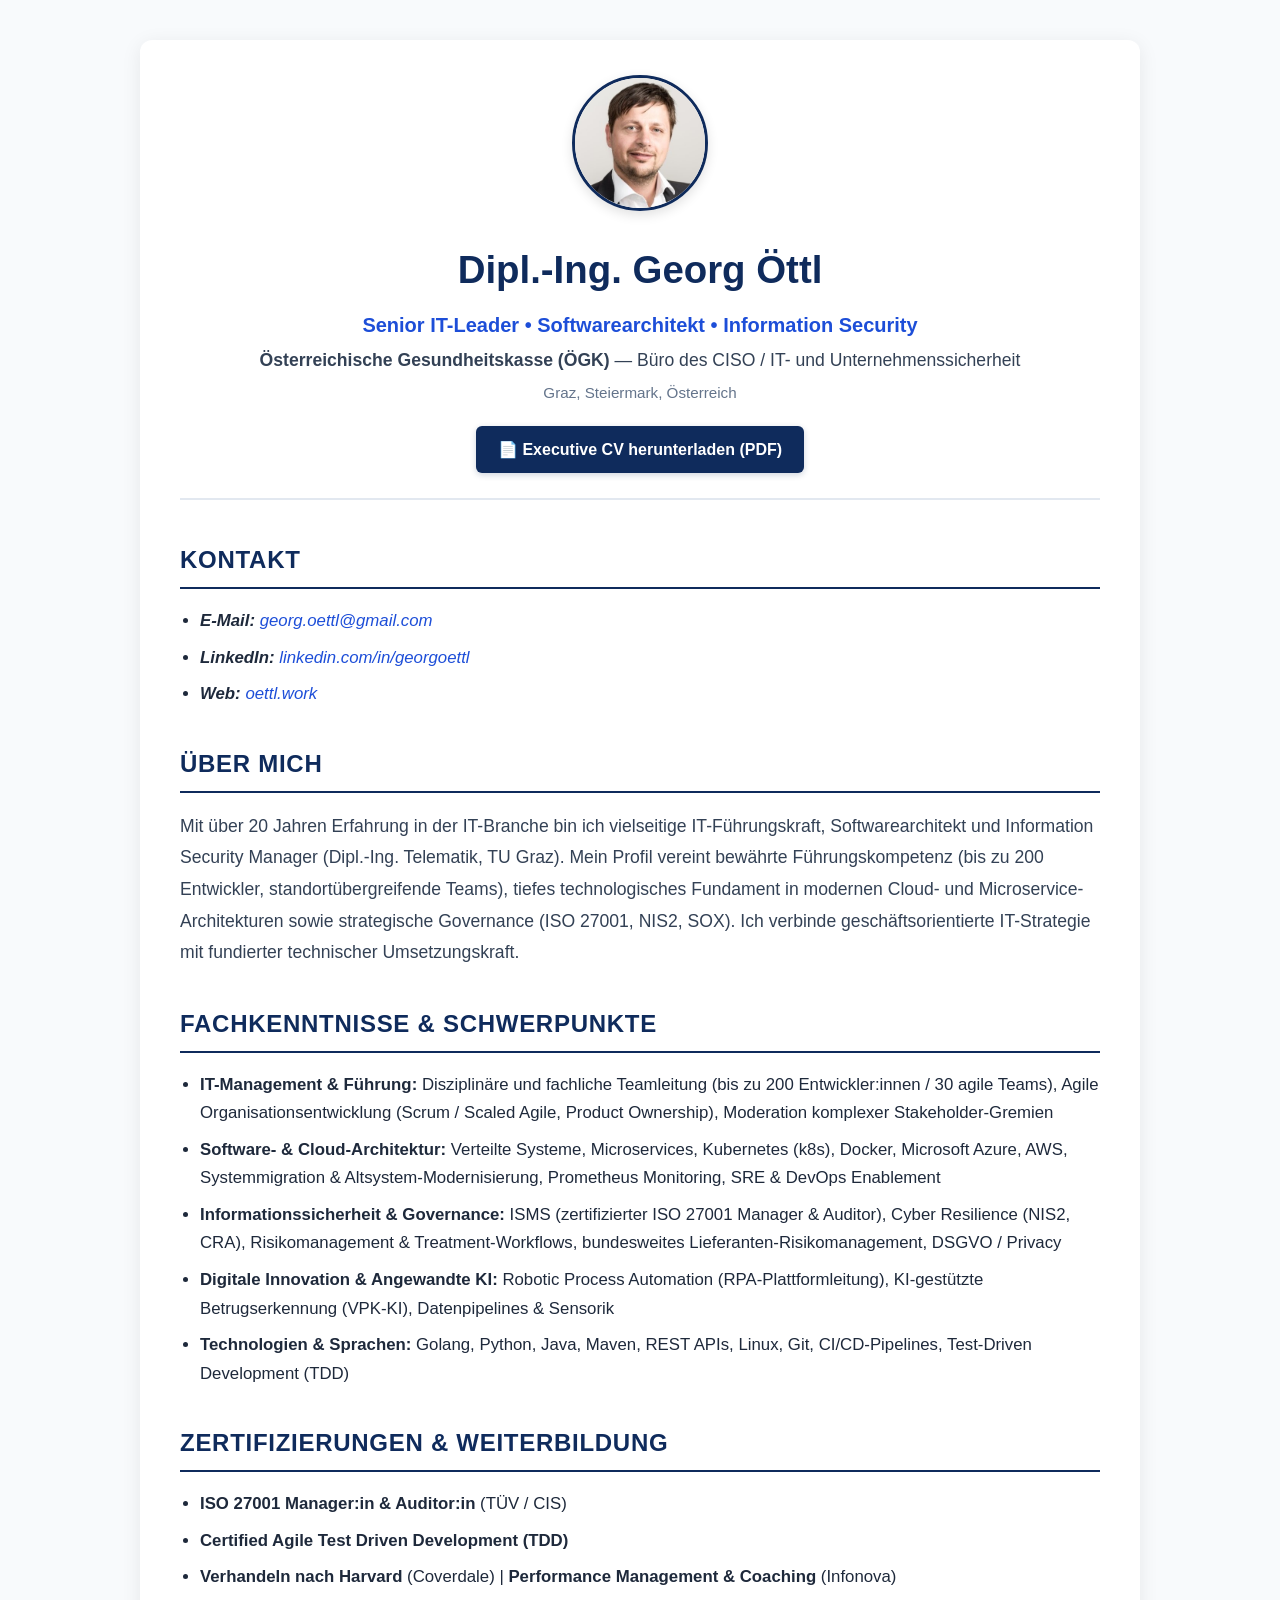
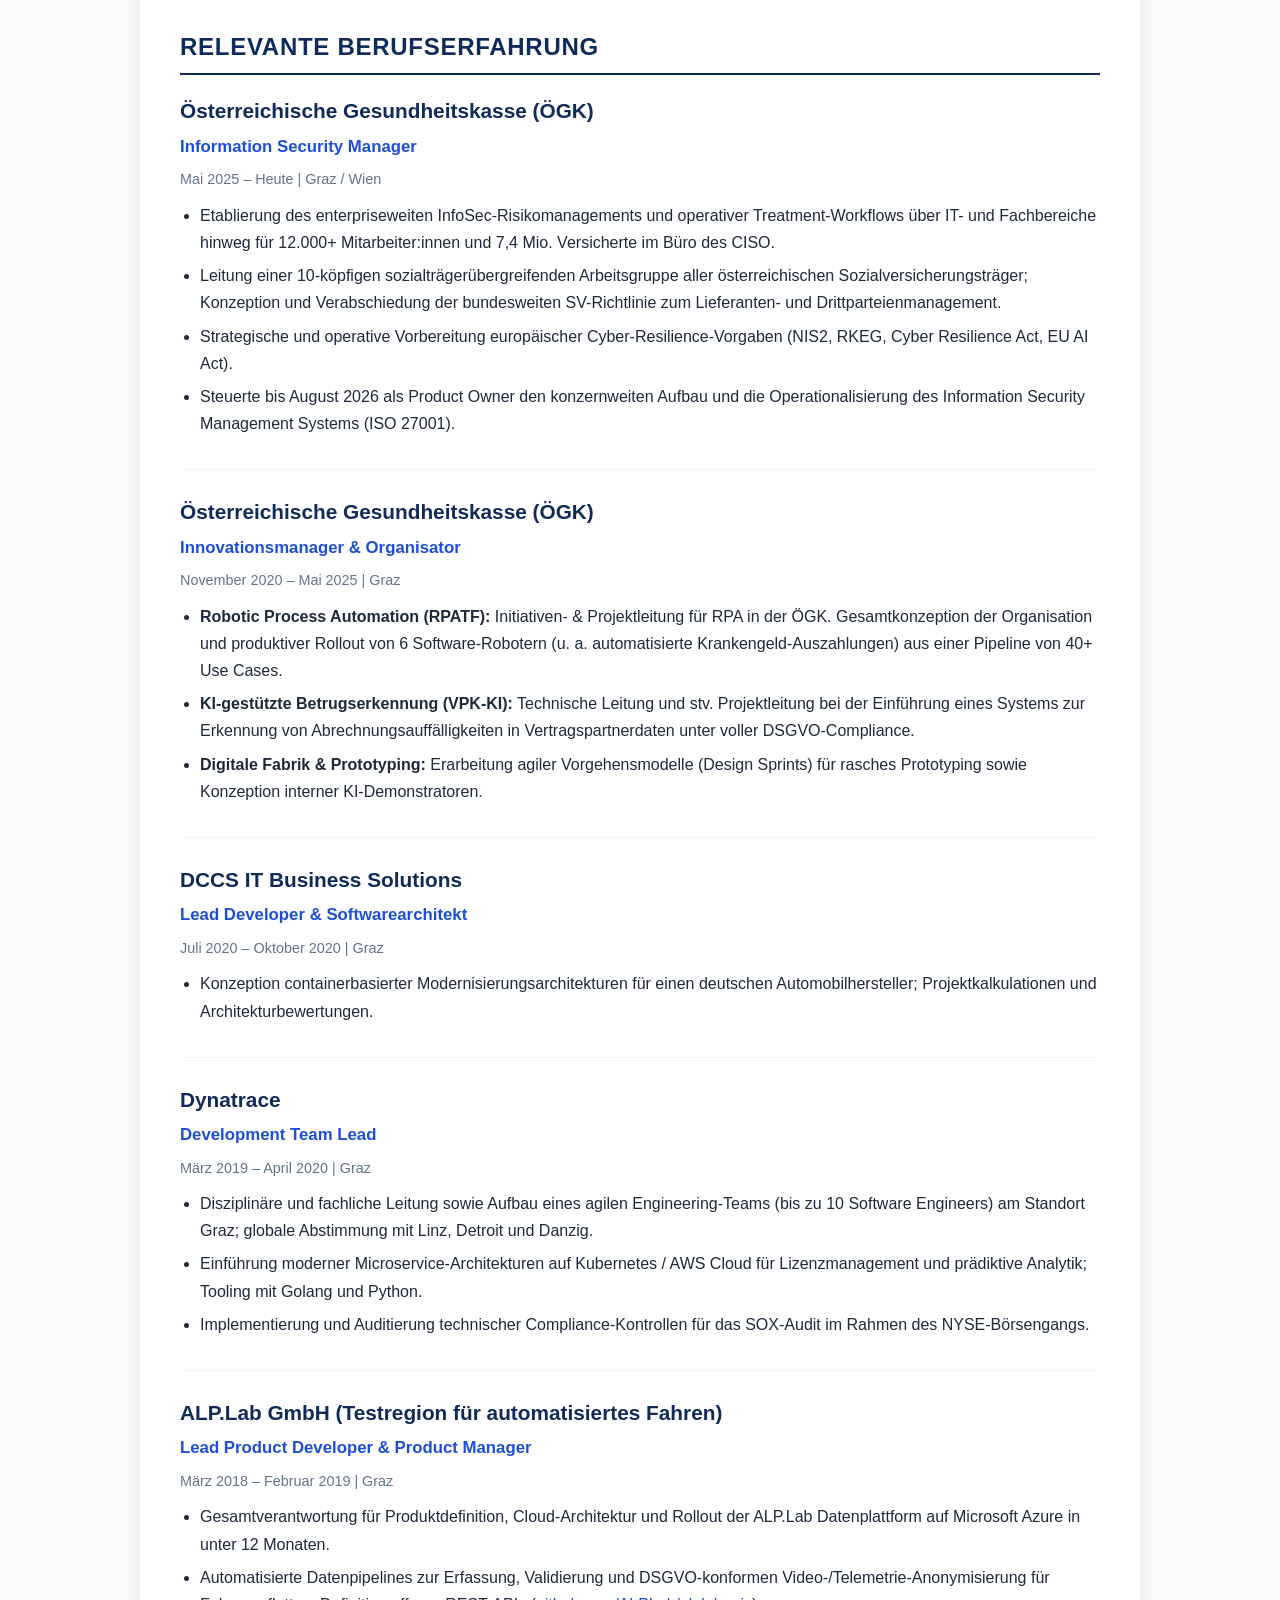
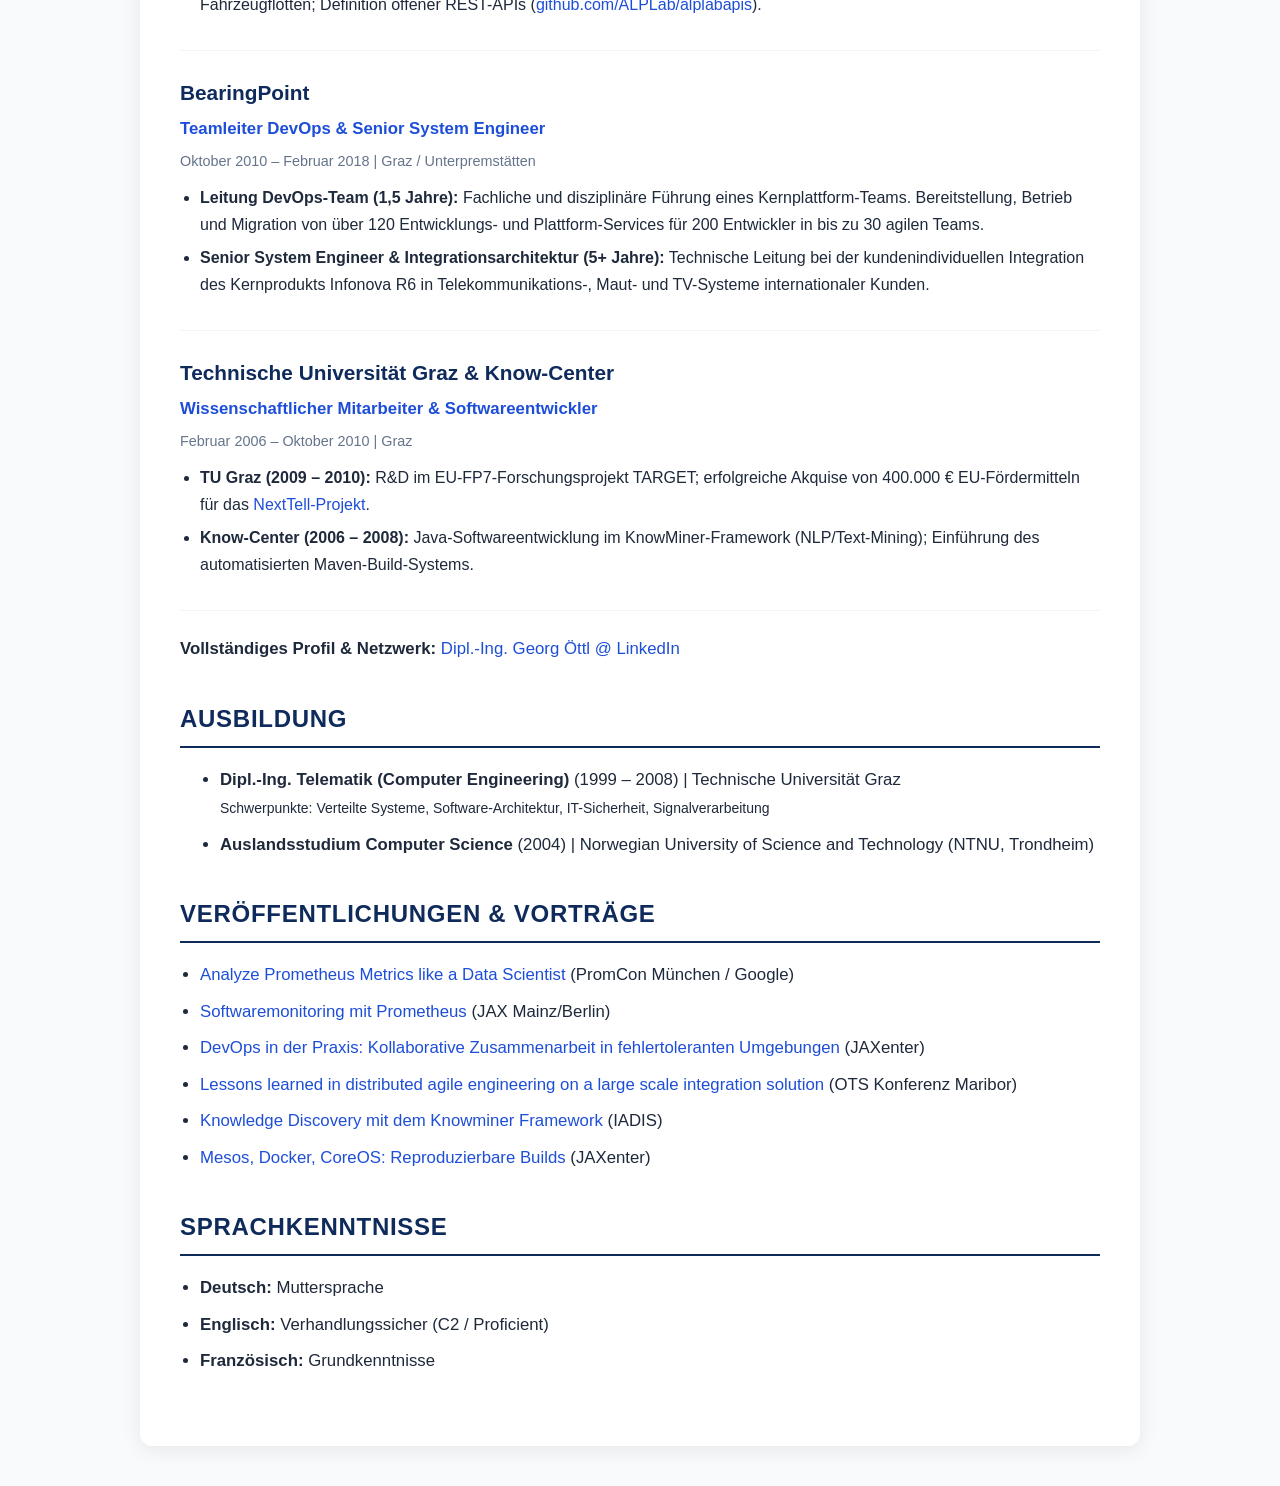
==== commit 18532244: "feat: make public CV broadly applicable and clean up ÖGK ISMS role" ====
--- a/index.html
+++ b/index.html
@@ -5,10 +5,10 @@
     <meta charset="UTF-8">
     <meta name="viewport" content="width=device-width, initial-scale=1.0">
     <meta name="description"
-        content="Lebenslauf und Portfolio von Dipl.-Ing. Georg Öttl, Information Security Manager und IT-Führungskraft. Expertise in Informationssicherheit (ISO 27001, NIS2), Cloud-Native Architekturen, DevOps und Angewandter KI.">
+        content="Lebenslauf und Portfolio von Dipl.-Ing. Georg Öttl, Senior IT-Leader, Softwarearchitekt und Information Security Manager. Über 20 Jahre Führungserfahrung in IT-Modernisierung, Cloud-Native, DevOps, ISMS (ISO 27001, NIS2) und angewandter KI.">
     <meta name="author" content="Dipl.-Ing. Georg Öttl">
-    <meta name="keywords" content="Georg Öttl, Lebenslauf, Information Security Manager, CISO, ISO 27001, NIS2, DevOps, Microservices, Cloud, KI, RPA">
-    <title>Lebenslauf - Dipl.-Ing. Georg Öttl</title>
+    <meta name="keywords" content="Georg Öttl, Lebenslauf, IT-Leader, Softwarearchitekt, Information Security Manager, CISO, ISO 27001, NIS2, DevOps, Microservices, Cloud, KI, RPA">
+    <title>Lebenslauf - Dipl.-Ing. Georg Öttl | Senior IT-Leader &amp; Softwarearchitekt</title>
     <style>
         body {
             font-family: 'Segoe UI', Tahoma, Geneva, Verdana, sans-serif;
@@ -210,7 +210,7 @@
         <header>
             <img src="me.jpeg" alt="Portrait von Dipl.-Ing. Georg Öttl">
             <h1>Dipl.-Ing. Georg Öttl</h1>
-            <p class="title">Information Security Manager &amp; IT-Führungskraft</p>
+            <p class="title">Senior IT-Leader • Softwarearchitekt • Information Security</p>
             <p class="org"><strong>Österreichische Gesundheitskasse (ÖGK)</strong> — Büro des CISO / IT- und Unternehmenssicherheit</p>
             <p class="location">Graz, Steiermark, Österreich</p>
             <div class="header-actions">
@@ -231,17 +231,17 @@
 
         <section class="summary">
             <h2>Über mich</h2>
-            <p>Mit über 20 Jahren Erfahrung in der IT-Branche bin ich erfahrene IT-Führungskraft, Softwarearchitekt und Information Security Manager (Dipl.-Ing. Telematik, TU Graz). Mein Fokus liegt auf dem Aufbau robuster Informationssicherheit (ISO 27001, NIS2, CRA), moderner Cloud- und Microservice-Architekturen sowie der zielgerichteten Einführung digitaler Technologien und Prozessautomatisierung. Ich verbinde strategische Governance mit fundierter technischer Umsetzungskompetenz.</p>
+            <p>Mit über 20 Jahren Erfahrung in der IT-Branche bin ich vielseitige IT-Führungskraft, Softwarearchitekt und Information Security Manager (Dipl.-Ing. Telematik, TU Graz). Mein Profil vereint bewährte Führungskompetenz (bis zu 200 Entwickler, standortübergreifende Teams), tiefes technologisches Fundament in modernen Cloud- und Microservice-Architekturen sowie strategische Governance (ISO 27001, NIS2, SOX). Ich verbinde geschäftsorientierte IT-Strategie mit fundierter technischer Umsetzungskraft.</p>
         </section>
 
         <section class="skills">
             <h2>Fachkenntnisse &amp; Schwerpunkte</h2>
             <ul>
-                <li><strong>Informationssicherheit &amp; Governance:</strong> ISMS (ISO 27001 Manager &amp; Auditor), Risikomanagement &amp; Treatment-Workflows, EU NIS2 &amp; Cyber Resilience Act (CRA), Sozialträger-übergreifendes Lieferanten-Risikomanagement, DSGVO / Privacy</li>
-                <li><strong>Cloud-Native Architekturen &amp; Microservices:</strong> Kubernetes (k8s), Docker, Microsoft Azure, AWS, Prometheus Monitoring, SRE &amp; DevOps Enablement</li>
-                <li><strong>IT-Führung &amp; Agile Methoden:</strong> Disziplinäre und fachliche Teamleitung (bis zu 200 Entwickler:innen / 30 Teams), Product Ownership (Agile / Scrum), Moderation komplexer Stakeholder-Gremien</li>
-                <li><strong>Automatisierung &amp; Angewandte KI:</strong> Robotic Process Automation (RPA), KI-gestützte Betrugserkennung (VPK-KI), Datenpipelines &amp; Sensorik</li>
-                <li><strong>Technologien &amp; Sprachen:</strong> Golang, Python, Java, Maven, REST APIs, Linux, Git, CI/CD-Pipelines</li>
+                <li><strong>IT-Management &amp; Führung:</strong> Disziplinäre und fachliche Teamleitung (bis zu 200 Entwickler:innen / 30 agile Teams), Agile Organisationsentwicklung (Scrum / Scaled Agile, Product Ownership), Moderation komplexer Stakeholder-Gremien</li>
+                <li><strong>Software- &amp; Cloud-Architektur:</strong> Verteilte Systeme, Microservices, Kubernetes (k8s), Docker, Microsoft Azure, AWS, Systemmigration &amp; Altsystem-Modernisierung, Prometheus Monitoring, SRE &amp; DevOps Enablement</li>
+                <li><strong>Informationssicherheit &amp; Governance:</strong> ISMS (zertifizierter ISO 27001 Manager &amp; Auditor), Cyber Resilience (NIS2, CRA), Risikomanagement &amp; Treatment-Workflows, bundesweites Lieferanten-Risikomanagement, DSGVO / Privacy</li>
+                <li><strong>Digitale Innovation &amp; Angewandte KI:</strong> Robotic Process Automation (RPA-Plattformleitung), KI-gestützte Betrugserkennung (VPK-KI), Datenpipelines &amp; Sensorik</li>
+                <li><strong>Technologien &amp; Sprachen:</strong> Golang, Python, Java, Maven, REST APIs, Linux, Git, CI/CD-Pipelines, Test-Driven Development (TDD)</li>
             </ul>
         </section>
 
@@ -259,13 +259,13 @@
             
             <article>
                 <h3>Österreichische Gesundheitskasse (ÖGK)</h3>
-                <p class="role-meta">Information Security Manager / Product Owner ISMS</p>
+                <p class="role-meta">Information Security Manager</p>
                 <p class="role-period">Mai 2025 – Heute | Graz / Wien</p>
                 <ul>
-                    <li>Product Owner für den Aufbau und die Weiterentwicklung des Information Security Management Systems (ISO 27001) im Büro des CISO für 12.000+ Mitarbeiter:innen und 7,4 Mio. Versicherte.</li>
-                    <li>Etablierung des enterpriseweiten InfoSec-Risikomanagements und operativer Treatment-Workflows über IT- und Fachbereiche hinweg.</li>
-                    <li>Leitung einer 10-köpfigen sozialträgerübergreifenden Arbeitsgruppe aller österreichischen Sozialversicherungsträger; Verabschiedung der SV-weiten Richtlinie zum Lieferantenmanagement.</li>
-                    <li>Strategische und operative Vorbereitung europäischer Regularien (NIS2, RKEG, Cyber Resilience Act, EU AI Act).</li>
+                    <li>Etablierung des enterpriseweiten InfoSec-Risikomanagements und operativer Treatment-Workflows über IT- und Fachbereiche hinweg für 12.000+ Mitarbeiter:innen und 7,4 Mio. Versicherte im Büro des CISO.</li>
+                    <li>Leitung einer 10-köpfigen sozialträgerübergreifenden Arbeitsgruppe aller österreichischen Sozialversicherungsträger; Konzeption und Verabschiedung der bundesweiten SV-Richtlinie zum Lieferanten- und Drittparteienmanagement.</li>
+                    <li>Strategische und operative Vorbereitung europäischer Cyber-Resilience-Vorgaben (NIS2, RKEG, Cyber Resilience Act, EU AI Act).</li>
+                    <li>Steuerte bis August 2026 als Product Owner den konzernweiten Aufbau und die Operationalisierung des Information Security Management Systems (ISO 27001).</li>
                 </ul>
             </article>
 
